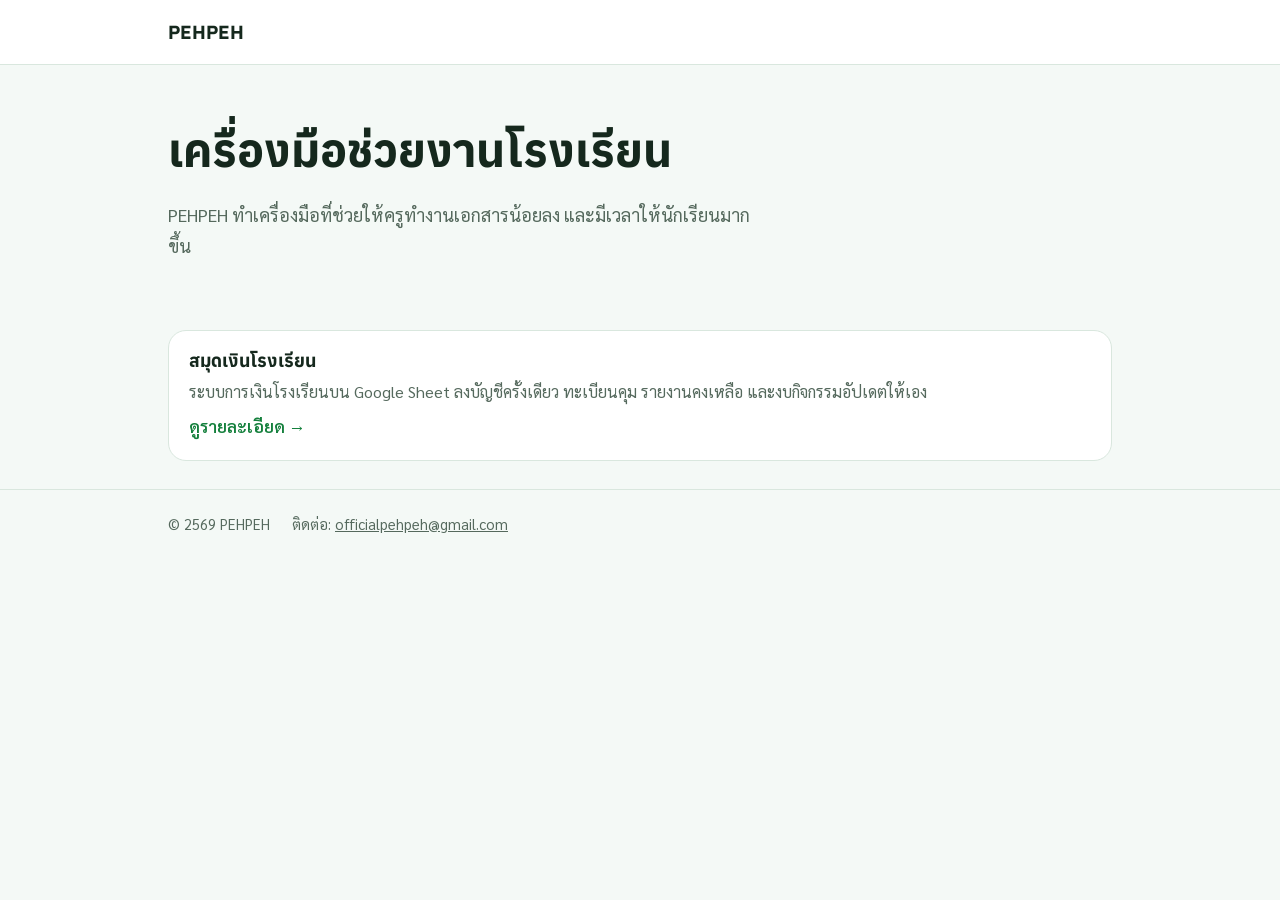
==== index.html @ 13cc191e "Add the PEHPEH site: product page, privacy policy and terms for the installer's consent screen Co-Au" ====
<!doctype html>
<html lang="th">
<head>
<meta charset="utf-8">
<meta name="viewport" content="width=device-width, initial-scale=1, viewport-fit=cover">
<title>PEHPEH</title>
<meta name="description" content="PEHPEH · เครื่องมือช่วยงานโรงเรียน">
<link rel="icon" href="smudngoen/icon.png">
<link rel="preconnect" href="https://fonts.googleapis.com">
<link rel="preconnect" href="https://fonts.gstatic.com" crossorigin>
<link rel="stylesheet" href="https://fonts.googleapis.com/css2?family=Anuphan:wght@600;700&family=Sarabun:wght@400;600&display=swap">
<link rel="stylesheet" href="style.css">
</head>
<body>
<header class="top"><div class="wrap"><a class="brand" href="./">PEHPEH</a></div></header>
<main class="wrap">
  <div class="hero">
    <h1>เครื่องมือช่วยงานโรงเรียน</h1>
    <p>PEHPEH ทำเครื่องมือที่ช่วยให้ครูทำงานเอกสารน้อยลง และมีเวลาให้นักเรียนมากขึ้น</p>
  </div>
  <section>
    <div class="grid">
      <a class="card" href="smudngoen/" style="text-decoration: none; color: inherit">
        <h3>สมุดเงินโรงเรียน</h3>
        <p>ระบบการเงินโรงเรียนบน Google Sheet ลงบัญชีครั้งเดียว ทะเบียนคุม รายงานคงเหลือ และงบกิจกรรมอัปเดตให้เอง</p>
        <span style="color: var(--green); font-weight: 600">ดูรายละเอียด →</span>
      </a>
    </div>
  </section>
</main>
<footer><div class="wrap"><span>© 2569 PEHPEH</span><span>ติดต่อ: <a href="mailto:officialpehpeh@gmail.com">officialpehpeh@gmail.com</a></span></div></footer>
</body>
</html>
---- style.css ----
/* เว็บไซต์ของผลิตภัณฑ์: หน้าแรก + นโยบายความเป็นส่วนตัว + ข้อตกลงการใช้งาน (สีเขียว-ขาวเดียวกับเว็บสมุดเงิน) */
:root {
  --bg: #F4F9F6; --paper: #FFFFFF; --ink: #15281D; --muted: #55695D; --line: #D9E7DE;
  --green: #15803D; --green-deep: #0F5F2D; --soft: #E4F3E9; --on-green: #FFFFFF;
  --head: 'Anuphan', 'Sarabun', 'Leelawadee UI', sans-serif; --body: 'Sarabun', 'Leelawadee UI', 'Noto Sans Thai', sans-serif;
}
@media (prefers-color-scheme: dark) { :root {
  --bg: #0F1813; --paper: #16221B; --ink: #E3F0E7; --muted: #A1B7A9; --line: #2A3B31; --green: #22A355; --green-deep: #1B8746; --soft: #193123; --on-green: #06140B; } }
* { box-sizing: border-box; }
body { margin: 0; background: var(--bg); color: var(--ink); font: 17px/1.75 var(--body); }
a { color: var(--green); }
a:focus-visible, .btn:focus-visible { outline: 3px solid var(--green); outline-offset: 2px; border-radius: 8px; }
.wrap { max-width: 980px; margin: 0 auto; padding-left: max(18px, env(safe-area-inset-left)); padding-right: max(18px, env(safe-area-inset-right)); }
h1, h2, h3 { font-family: var(--head); line-height: 1.3; text-wrap: balance; margin: 0; }

.top { border-bottom: 1px solid var(--line); background: var(--paper); }
.top .wrap { display: flex; align-items: center; gap: 12px; min-height: 64px; flex-wrap: wrap; }
.brand { display: flex; align-items: center; gap: 10px; font: 700 19px var(--head); color: var(--ink); text-decoration: none; margin-right: auto; }
.brand img { width: 36px; height: 36px; border-radius: 10px; }
.top nav { display: flex; gap: 18px; font-size: 15px; }
.top nav a { color: var(--muted); text-decoration: none; }
.top nav a[aria-current] { color: var(--ink); font-weight: 600; }

.hero { padding-block: 56px 40px; display: grid; gap: 18px; }
.hero h1 { font-size: clamp(30px, 5.4vw, 46px); max-width: 18ch; }
.hero p { margin: 0; color: var(--muted); max-width: 60ch; font-size: 18px; }
.cta { display: flex; gap: 12px; flex-wrap: wrap; margin-top: 6px; }
.btn { display: inline-flex; align-items: center; min-height: 50px; padding: 0 24px; border-radius: 14px; background: var(--green); color: var(--on-green); font: 600 17px var(--head); text-decoration: none; }
.btn.ghost { background: var(--soft); color: var(--green); }

section { padding-block: 28px; }
section > h2 { font-size: 26px; margin-bottom: 16px; }
.grid { display: grid; grid-template-columns: repeat(auto-fit, minmax(260px, 1fr)); gap: 14px; }
.card { background: var(--paper); border: 1px solid var(--line); border-radius: 18px; padding: 18px 20px; display: grid; gap: 6px; align-content: start; }
.card h3 { font-size: 18px; }
.card p { margin: 0; color: var(--muted); font-size: 16px; }
.price .amt { font: 700 30px var(--head); font-variant-numeric: tabular-nums; }
.price s { color: var(--muted); font-size: 17px; font-weight: 500; }
.price .best { border: 2px solid var(--green); }

.doc { padding-block: 40px 56px; max-width: 760px; }
.doc h1 { font-size: 32px; margin-bottom: 6px; }
.doc .meta { color: var(--muted); margin: 0 0 24px; font-size: 15px; }
.doc h2 { font-size: 21px; margin: 30px 0 8px; }
.doc p, .doc li { margin: 0 0 10px; }
.doc ul, .doc ol { padding-left: 1.3em; margin: 0 0 10px; }

footer { border-top: 1px solid var(--line); color: var(--muted); font-size: 14.5px; }
footer .wrap { padding-block: 22px 32px; display: flex; gap: 8px 22px; flex-wrap: wrap; }
footer a { color: var(--muted); }
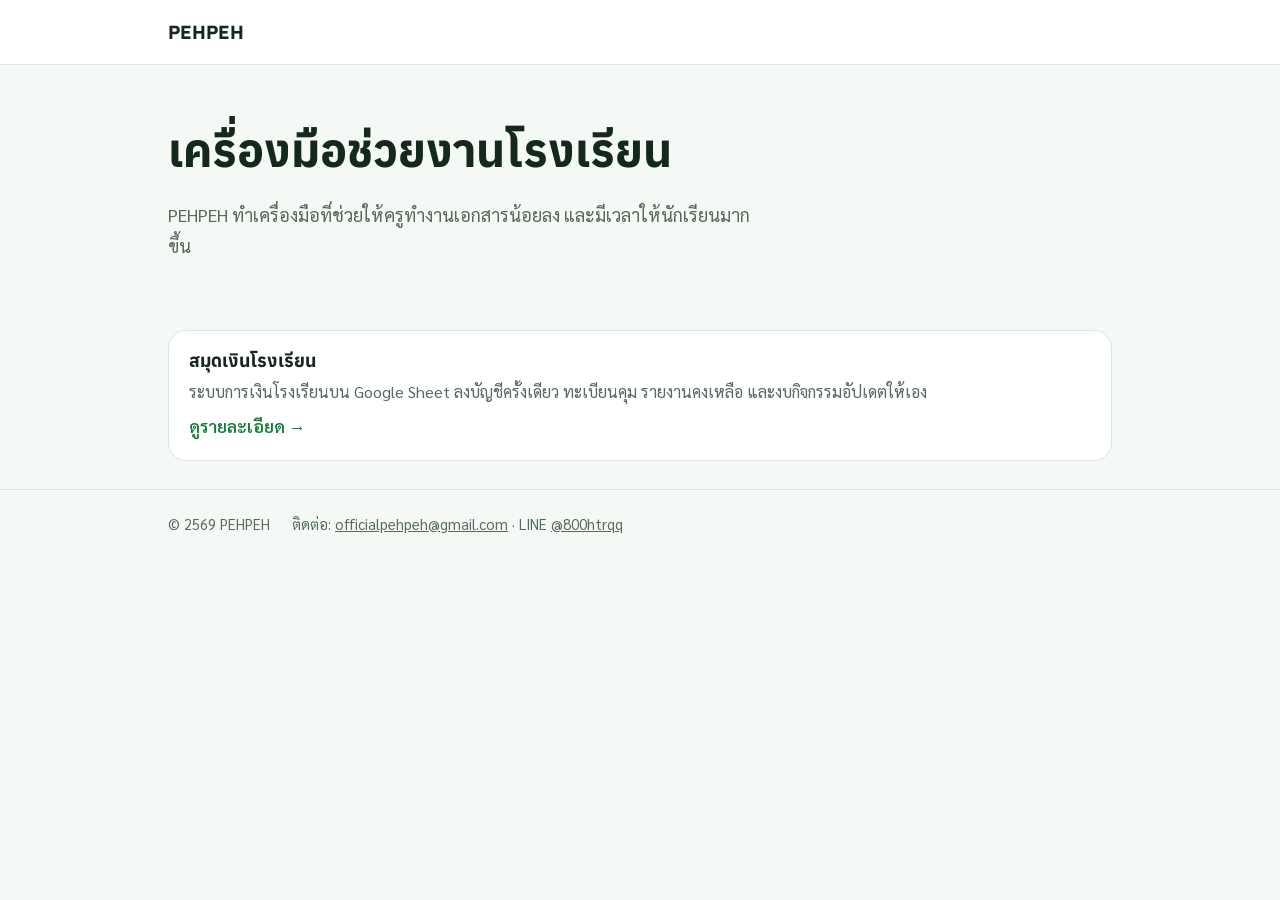
==== commit 8ba74c5f: "Add the PEHPEH LINE contact to the site" ====
--- a/index.html
+++ b/index.html
@@ -28,6 +28,6 @@
     </div>
   </section>
 </main>
-<footer><div class="wrap"><span>© 2569 PEHPEH</span><span>ติดต่อ: <a href="mailto:officialpehpeh@gmail.com">officialpehpeh@gmail.com</a></span></div></footer>
+<footer><div class="wrap"><span>© 2569 PEHPEH</span><span>ติดต่อ: <a href="mailto:officialpehpeh@gmail.com">officialpehpeh@gmail.com</a> · LINE <a href="https://line.me/R/ti/p/@800htrqq" target="_blank" rel="noopener">@800htrqq</a></span></div></footer>
 </body>
 </html>
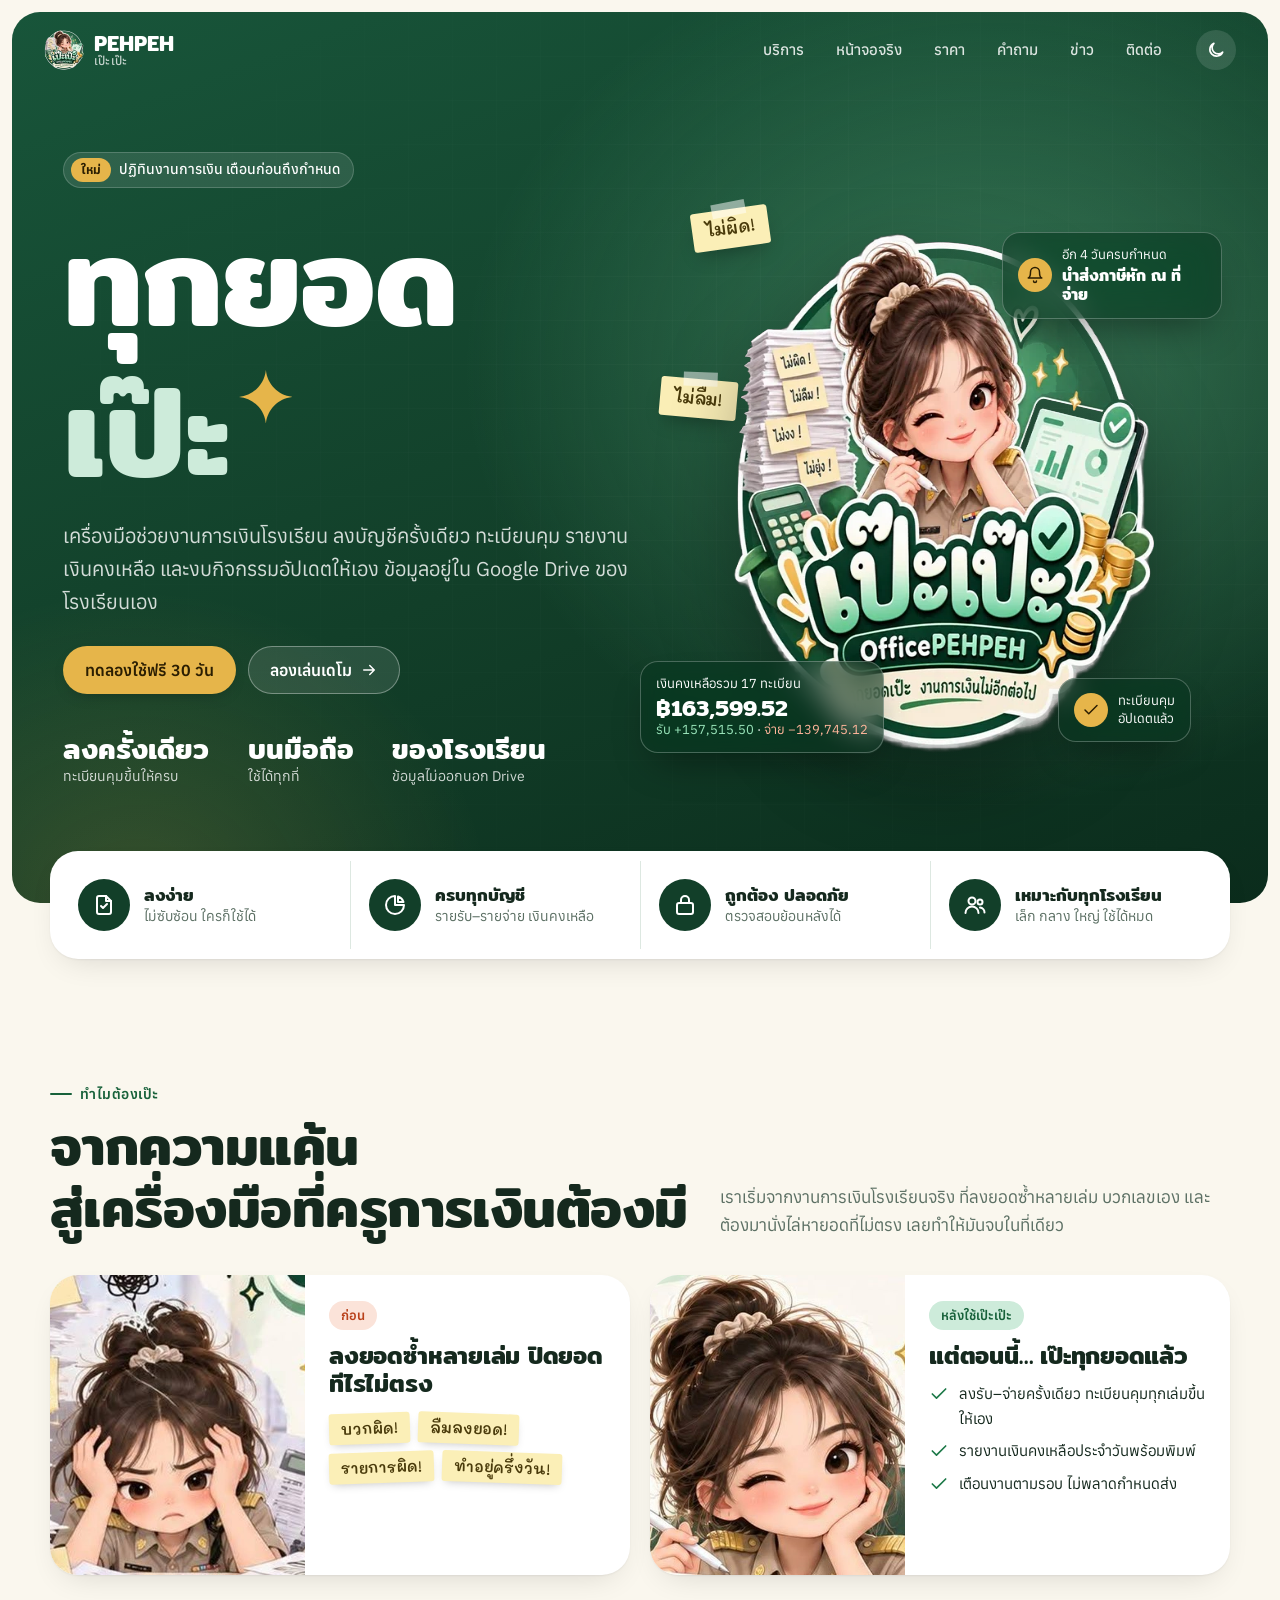
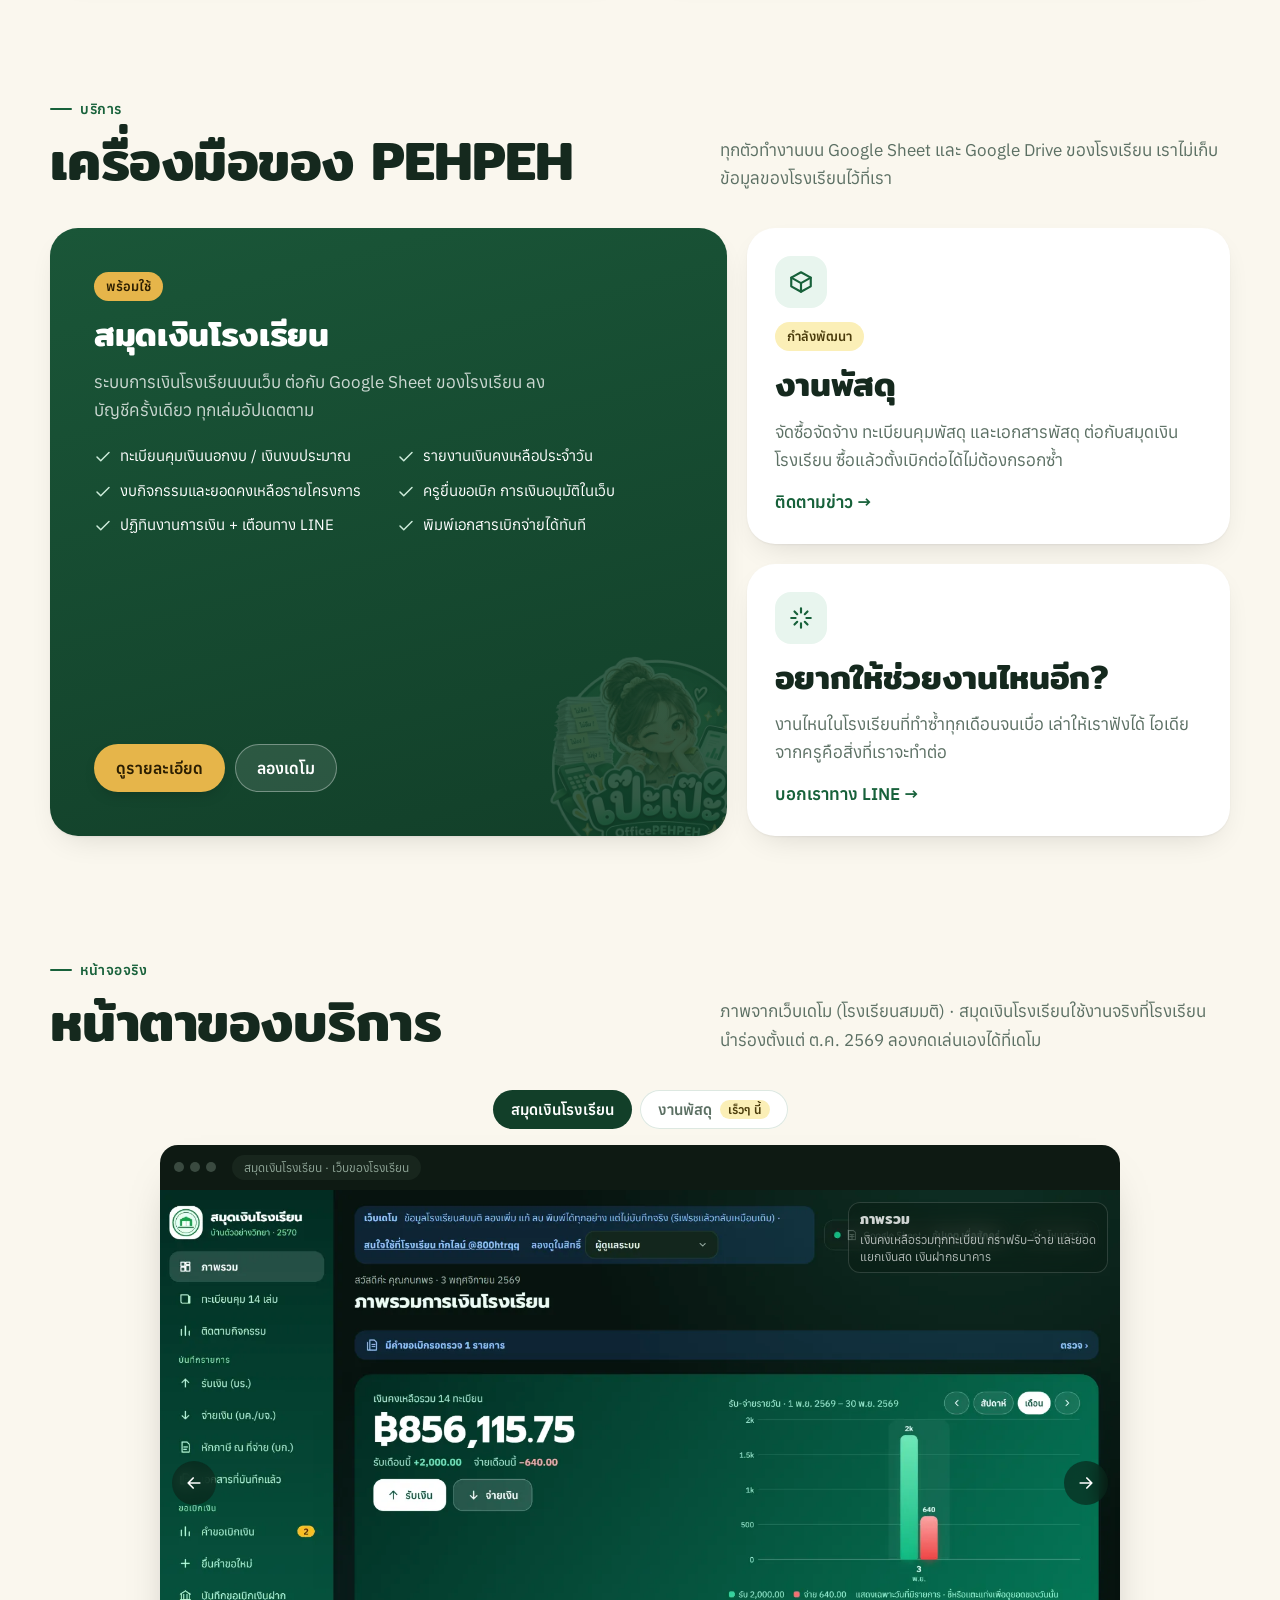
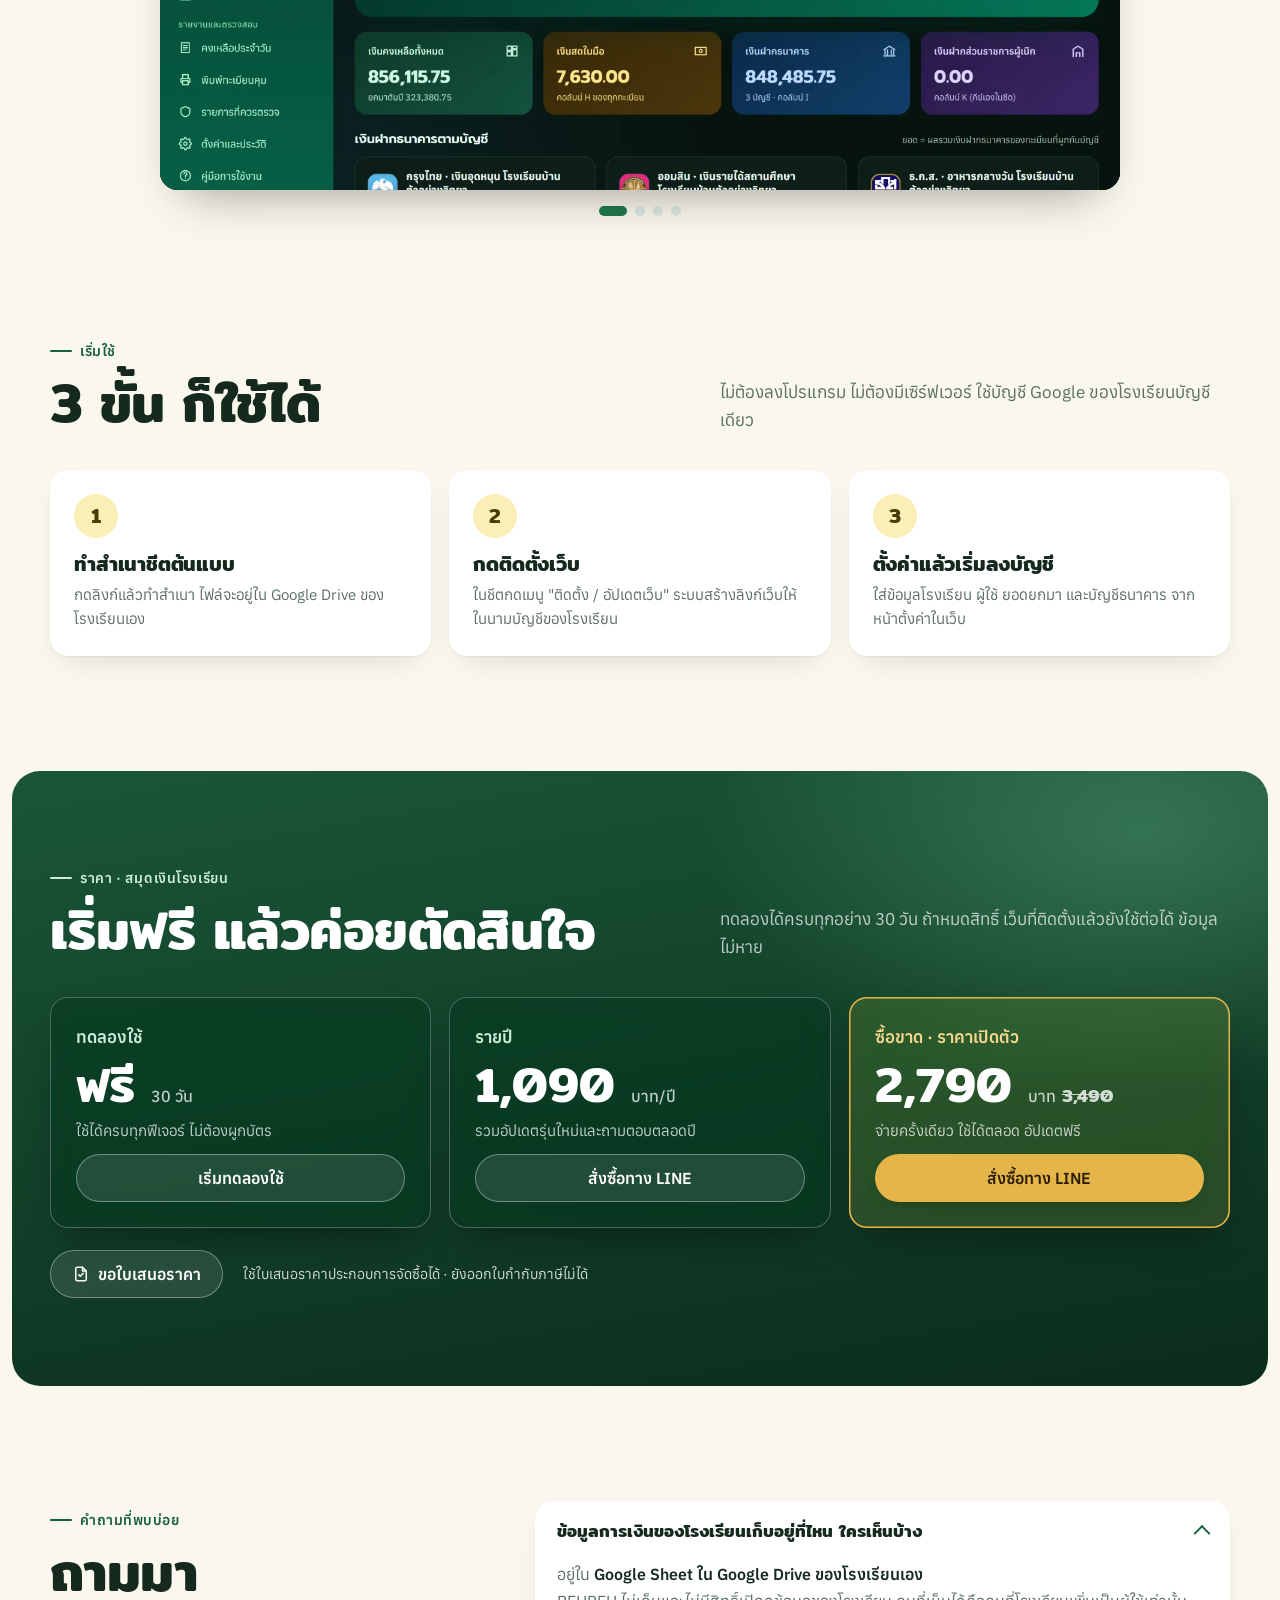
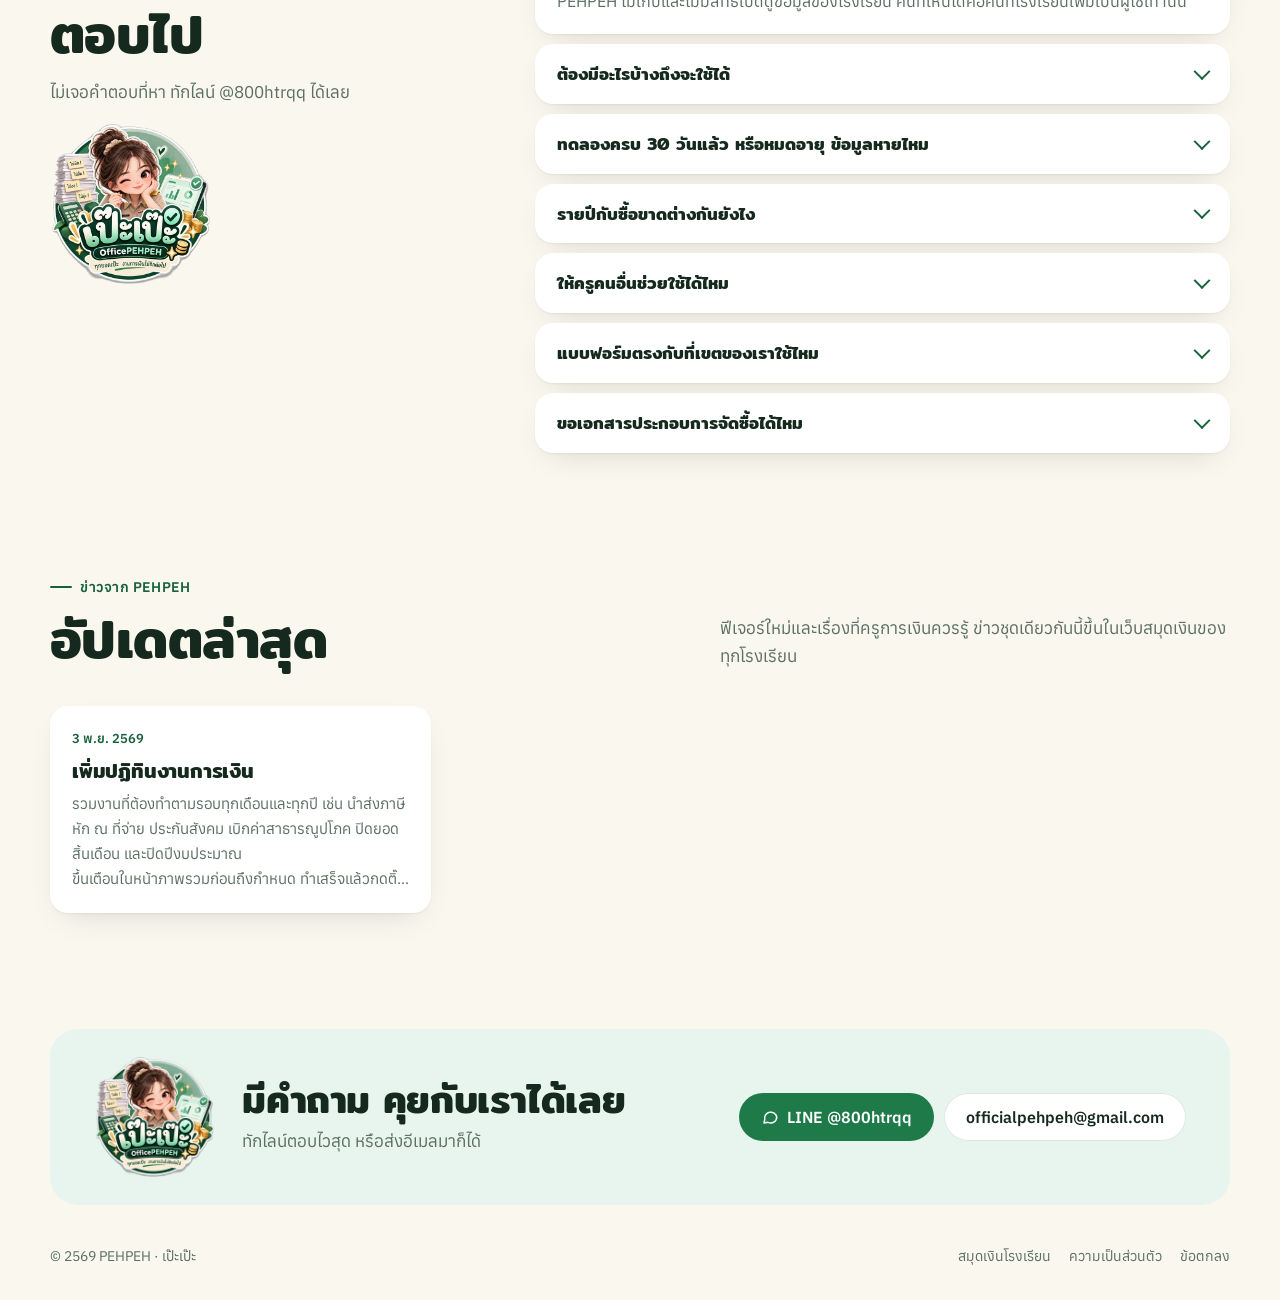
==== commit 745f12c1: "Update site" ====
--- a/index.html
+++ b/index.html
@@ -3,31 +3,359 @@
 <head>
 <meta charset="utf-8">
 <meta name="viewport" content="width=device-width, initial-scale=1, viewport-fit=cover">
-<title>PEHPEH</title>
-<meta name="description" content="PEHPEH · เครื่องมือช่วยงานโรงเรียน">
-<link rel="icon" href="smudngoen/icon.png">
+<title>PEHPEH · เป๊ะเป๊ะ เครื่องมือช่วยงานโรงเรียน</title>
+<meta name="description" content="PEHPEH (เป๊ะเป๊ะ) ทำเครื่องมือช่วยงานการเงินและงานเอกสารของโรงเรียน ลงครั้งเดียว ทะเบียนคุมและรายงานอัปเดตให้เอง ข้อมูลอยู่ใน Google Drive ของโรงเรียน">
+<meta name="theme-color" content="#123F29">
+<meta property="og:title" content="PEHPEH · ทุกยอดเป๊ะ">
+<meta property="og:description" content="เครื่องมือช่วยงานการเงินโรงเรียน ลงครั้งเดียว ทะเบียนคุมและรายงานอัปเดตให้เอง">
+<meta property="og:image" content="https://officialpehpeh.com/assets/img/og.jpg">
+<meta property="og:image:width" content="1200">
+<meta property="og:image:height" content="630">
+<meta property="og:url" content="https://officialpehpeh.com/">
+<meta property="og:type" content="website">
+<meta property="og:locale" content="th_TH">
+<meta name="twitter:card" content="summary_large_image">
+<link rel="canonical" href="https://officialpehpeh.com/">
+<link rel="icon" href="assets/img/icon-64.png" type="image/png">
+<link rel="apple-touch-icon" href="assets/img/icon-180.png">
 <link rel="preconnect" href="https://fonts.googleapis.com">
 <link rel="preconnect" href="https://fonts.gstatic.com" crossorigin>
-<link rel="stylesheet" href="https://fonts.googleapis.com/css2?family=Anuphan:wght@600;700&family=Sarabun:wght@400;600&display=swap">
-<link rel="stylesheet" href="style.css">
+<link rel="stylesheet" href="https://fonts.googleapis.com/css2?family=Anuphan:wght@400;500;600&family=Mitr:wght@500;600&family=Mali:wght@600&display=swap">
+<script>try { var t = localStorage.getItem("peh-theme"); if (t) document.documentElement.dataset.theme = t; } catch (e) {}</script>
+<link rel="stylesheet" href="assets/pehpeh.css">
+<script src="assets/pehpeh.js" defer></script>
+<script src="assets/content.js" defer></script>
 </head>
 <body>
-<header class="top"><div class="wrap"><a class="brand" href="./">PEHPEH</a></div></header>
+
+<nav class="nav fixed" aria-label="เมนูหลัก">
+  <a class="logo" href="./"><img src="assets/img/mascot-sm.webp" alt="" width="40" height="40">
+    <span>PEHPEH<small>เป๊ะเป๊ะ</small></span></a>
+  <button class="theme-btn" data-theme-btn></button>
+  <button class="menu-btn" type="button" aria-label="เปิดเมนู" aria-expanded="false"><i data-ic="menu"></i></button>
+  <div class="nav-links">
+    <a href="#services">บริการ</a>
+    <a href="#screens">หน้าจอจริง</a>
+    <a href="#pricing">ราคา</a>
+    <a href="#faq">คำถาม</a>
+    <a href="#news">ข่าว</a>
+    <a href="#contact">ติดต่อ</a>
+  </div>
+</nav>
+
+<header class="hero has-fixed-nav" id="top">
+
+  <div class="hero-body">
+    <div data-sec="hero">
+      <span class="eyebrow"><b>ใหม่</b> ปฏิทินงานการเงิน เตือนก่อนถึงกำหนด</span>
+      <h1>ทุกยอด<br><span class="pop">เป๊ะ<svg viewBox="0 0 24 24" fill="currentColor" aria-hidden="true"><path d="M12 0c.6 6.4 5.6 11.4 12 12-6.4.6-11.4 5.6-12 12-.6-6.4-5.6-11.4-12-12C6.4 11.4 11.4 6.4 12 0z"/></svg></span></h1>
+      <p class="lead">เครื่องมือช่วยงานการเงินโรงเรียน ลงบัญชีครั้งเดียว ทะเบียนคุม รายงานเงินคงเหลือ และงบกิจกรรมอัปเดตให้เอง ข้อมูลอยู่ใน Google Drive ของโรงเรียนเอง</p>
+      <div class="cta">
+        <a class="btn btn-gold" href="#pricing">ทดลองใช้ฟรี 30 วัน</a>
+        <a class="btn btn-ghost" href="s/demo">ลองเล่นเดโม <i data-ic="arrow"></i></a>
+      </div>
+      <div class="facts">
+        <div><strong>ลงครั้งเดียว</strong>ทะเบียนคุมขึ้นให้ครบ</div>
+        <div><strong>บนมือถือ</strong>ใช้ได้ทุกที่</div>
+        <div><strong>ของโรงเรียน</strong>ข้อมูลไม่ออกนอก Drive</div>
+      </div>
+    </div>
+
+    <div class="stage" aria-hidden="true">
+      <span class="sticky s1">ไม่ผิด!</span>
+      <span class="sticky s2">ไม่ลืม!</span>
+      <img class="mascot" src="assets/img/mascot.webp" alt="" width="520" height="520">
+      <div class="float glass f-task"><div class="row"><span class="dot"><i data-ic="bell"></i></span>
+        <div>อีก 4 วันครบกำหนด<strong style="font-size:16px">นำส่งภาษีหัก ณ ที่จ่าย</strong></div></div></div>
+      <div class="float glass f-balance">เงินคงเหลือรวม 17 ทะเบียน<strong>฿163,599.52</strong>
+        <span class="up">รับ +157,515.50</span> · <span class="down">จ่าย −139,745.12</span></div>
+      <div class="float glass f-sync"><div class="row"><span class="dot"><i data-ic="check"></i></span><div>ทะเบียนคุม<br>อัปเดตแล้ว</div></div></div>
+    </div>
+  </div>
+</header>
+
 <main class="wrap">
-  <div class="hero">
-    <h1>เครื่องมือช่วยงานโรงเรียน</h1>
-    <p>PEHPEH ทำเครื่องมือที่ช่วยให้ครูทำงานเอกสารน้อยลง และมีเวลาให้นักเรียนมากขึ้น</p>
+  <section class="perks rise" aria-label="จุดเด่น" data-sec="perks">
+    <div class="perk"><span class="ic"><i data-ic="doc"></i></span><div><b>ลงง่าย</b><span>ไม่ซับซ้อน ใครก็ใช้ได้</span></div></div>
+    <div class="perk"><span class="ic"><i data-ic="chart"></i></span><div><b>ครบทุกบัญชี</b><span>รายรับ–รายจ่าย เงินคงเหลือ</span></div></div>
+    <div class="perk"><span class="ic"><i data-ic="lock"></i></span><div><b>ถูกต้อง ปลอดภัย</b><span>ตรวจสอบย้อนหลังได้</span></div></div>
+    <div class="perk"><span class="ic"><i data-ic="users"></i></span><div><b>เหมาะกับทุกโรงเรียน</b><span>เล็ก กลาง ใหญ่ ใช้ได้หมด</span></div></div>
+  </section>
+
+  <section class="sec" id="why">
+    <div class="sec-head rise" data-head="story">
+      <div><span class="kicker">ทำไมต้องเป๊ะ</span><h2>จากความแค้น<br>สู่เครื่องมือที่ครูการเงินต้องมี</h2></div>
+      <p>เราเริ่มจากงานการเงินโรงเรียนจริง ที่ลงยอดซ้ำหลายเล่ม บวกเลขเอง และต้องมานั่งไล่หายอดที่ไม่ตรง เลยทำให้มันจบในที่เดียว</p>
+    </div>
+    <div class="story" data-sec="story">
+      <article class="tale before rise">
+        <div class="pic"><img src="assets/img/stressed.jpg" alt="ครูการเงินกุมหัว เครียดกับกองเอกสาร" loading="lazy" width="400" height="400"></div>
+        <div class="txt">
+          <span class="tag">ก่อน</span>
+          <h3>ลงยอดซ้ำหลายเล่ม ปิดยอดทีไรไม่ตรง</h3>
+          <div class="notes"><span class="sticky">บวกผิด!</span><span class="sticky">ลืมลงยอด!</span><span class="sticky">รายการผิด!</span><span class="sticky">ทำอยู่ครึ่งวัน!</span></div>
+        </div>
+      </article>
+      <article class="tale after rise">
+        <div class="pic"><img src="assets/img/happy.jpg" alt="ครูการเงินยิ้ม ขยิบตา งานเสร็จ" loading="lazy" width="480" height="480"></div>
+        <div class="txt">
+          <span class="tag">หลังใช้เป๊ะเป๊ะ</span>
+          <h3>แต่ตอนนี้… เป๊ะทุกยอดแล้ว</h3>
+          <ul class="checks">
+            <li><i data-ic="check"></i>ลงรับ–จ่ายครั้งเดียว ทะเบียนคุมทุกเล่มขึ้นให้เอง</li>
+            <li><i data-ic="check"></i>รายงานเงินคงเหลือประจำวันพร้อมพิมพ์</li>
+            <li><i data-ic="check"></i>เตือนงานตามรอบ ไม่พลาดกำหนดส่ง</li>
+          </ul>
+        </div>
+      </article>
+    </div>
+  </section>
+
+  <section class="sec" id="services">
+    <div class="sec-head rise" data-head="services">
+      <div><span class="kicker">บริการ</span><h2>เครื่องมือของ PEHPEH</h2></div>
+      <p>ทุกตัวทำงานบน Google Sheet และ Google Drive ของโรงเรียน เราไม่เก็บข้อมูลของโรงเรียนไว้ที่เรา</p>
+    </div>
+    <div class="services" data-sec="services" data-key="services.items">
+      <article class="svc main rise">
+        <img class="peek" src="assets/img/mascot.webp" alt="">
+        <span class="badge">พร้อมใช้</span>
+        <h3>สมุดเงินโรงเรียน</h3>
+        <p>ระบบการเงินโรงเรียนบนเว็บ ต่อกับ Google Sheet ของโรงเรียน ลงบัญชีครั้งเดียว ทุกเล่มอัปเดตตาม</p>
+        <ul class="feat">
+          <li><i data-ic="check"></i>ทะเบียนคุมเงินนอกงบ / เงินงบประมาณ</li>
+          <li><i data-ic="check"></i>รายงานเงินคงเหลือประจำวัน</li>
+          <li><i data-ic="check"></i>งบกิจกรรมและยอดคงเหลือรายโครงการ</li>
+          <li><i data-ic="check"></i>ครูยื่นขอเบิก การเงินอนุมัติในเว็บ</li>
+          <li><i data-ic="check"></i>ปฏิทินงานการเงิน + เตือนทาง LINE</li>
+          <li><i data-ic="check"></i>พิมพ์เอกสารเบิกจ่ายได้ทันที</li>
+        </ul>
+        <div class="acts">
+          <a class="btn btn-gold" href="smudngoen/">ดูรายละเอียด</a>
+          <a class="btn btn-ghost" href="s/demo">ลองเดโม</a>
+        </div>
+      </article>
+      <article class="svc soon rise">
+        <span class="ic"><i data-ic="box"></i></span>
+        <span class="badge">กำลังพัฒนา</span>
+        <h3>งานพัสดุ</h3>
+        <p>จัดซื้อจัดจ้าง ทะเบียนคุมพัสดุ และเอกสารพัสดุ ต่อกับสมุดเงินโรงเรียน ซื้อแล้วตั้งเบิกต่อได้ไม่ต้องกรอกซ้ำ</p>
+        <a class="more" href="#news">ติดตามข่าว →</a>
+      </article>
+      <article class="svc rise">
+        <span class="ic"><i data-ic="spark"></i></span>
+        <h3>อยากให้ช่วยงานไหนอีก?</h3>
+        <p>งานไหนในโรงเรียนที่ทำซ้ำทุกเดือนจนเบื่อ เล่าให้เราฟังได้ ไอเดียจากครูคือสิ่งที่เราจะทำต่อ</p>
+        <a class="more" href="https://line.me/R/ti/p/@800htrqq" target="_blank" rel="noopener">บอกเราทาง LINE →</a>
+      </article>
+    </div>
+  </section>
+
+  <section class="sec" id="screens">
+    <div class="sec-head rise" data-head="screens" data-hid="show-h">
+      <div><span class="kicker">หน้าจอจริง</span><h2 id="show-h">หน้าตาของบริการ</h2></div>
+      <p>ภาพจากเว็บเดโม (โรงเรียนสมมติ) · สมุดเงินโรงเรียนใช้งานจริงที่โรงเรียนนำร่องตั้งแต่ ต.ค. 2569 ลองกดเล่นเองได้ที่เดโม</p>
+    </div>
+    <div class="shots rise" aria-roledescription="carousel" aria-labelledby="show-h">
+      <div class="show-pick" id="show-pick" aria-label="เลือกบริการ"></div>
+      <div class="frame">
+        <div class="bar"><i></i><i></i><i></i><span id="show-bar">เว็บของโรงเรียน</span></div>
+        <div class="track" id="track" tabindex="0" aria-live="polite"></div>
+        <button class="nav-arrow prev" type="button" id="prev" aria-label="ภาพก่อนหน้า"><i data-ic="arrow"></i></button>
+        <button class="nav-arrow next" type="button" id="next" aria-label="ภาพถัดไป"><i data-ic="arrow"></i></button>
+      </div>
+      <div class="dots" id="dots"></div>
+    </div>
+  </section>
+
+  <section class="sec" id="start">
+    <div class="sec-head rise" data-head="steps">
+      <div><span class="kicker">เริ่มใช้</span><h2>3 ขั้น ก็ใช้ได้</h2></div>
+      <p>ไม่ต้องลงโปรแกรม ไม่ต้องมีเซิร์ฟเวอร์ ใช้บัญชี Google ของโรงเรียนบัญชีเดียว</p>
+    </div>
+    <div class="steps" data-sec="steps" data-key="steps.items">
+      <div class="step rise"><h3>ทำสำเนาชีตต้นแบบ</h3><p>กดลิงก์แล้วทำสำเนา ไฟล์จะอยู่ใน Google Drive ของโรงเรียนเอง</p></div>
+      <div class="step rise"><h3>กดติดตั้งเว็บ</h3><p>ในชีตกดเมนู "ติดตั้ง / อัปเดตเว็บ" ระบบสร้างลิงก์เว็บให้ในนามบัญชีของโรงเรียน</p></div>
+      <div class="step rise"><h3>ตั้งค่าแล้วเริ่มลงบัญชี</h3><p>ใส่ข้อมูลโรงเรียน ผู้ใช้ ยอดยกมา และบัญชีธนาคาร จากหน้าตั้งค่าในเว็บ</p></div>
+    </div>
+  </section>
+</main>
+
+<section class="sec" id="pricing" aria-labelledby="pricing-h">
+  <div class="pricing">
+    <div class="wrap">
+      <div class="sec-head rise" data-head="pricing" data-hid="pricing-h">
+        <div><span class="kicker">ราคา · สมุดเงินโรงเรียน</span><h2 id="pricing-h">เริ่มฟรี แล้วค่อยตัดสินใจ</h2></div>
+        <p>ทดลองได้ครบทุกอย่าง 30 วัน ถ้าหมดสิทธิ์ เว็บที่ติดตั้งแล้วยังใช้ต่อได้ ข้อมูลไม่หาย</p>
+      </div>
+      <div class="plans" data-sec="plans" data-key="pricing.plans">
+        <div class="plan glass rise"><span class="nm">ทดลองใช้</span><span class="amt">ฟรี <small>30 วัน</small></span><p>ใช้ได้ครบทุกฟีเจอร์ ไม่ต้องผูกบัตร</p>
+          <a class="btn btn-ghost" href="s/copy">เริ่มทดลองใช้</a></div>
+        <div class="plan glass rise"><span class="nm">รายปี</span><span class="amt">1,090 <small>บาท/ปี</small></span><p>รวมอัปเดตรุ่นใหม่และถามตอบตลอดปี</p>
+          <a class="btn btn-ghost" href="https://line.me/R/ti/p/@800htrqq" target="_blank" rel="noopener">สั่งซื้อทาง LINE</a></div>
+        <div class="plan glass best rise"><span class="nm">ซื้อขาด · ราคาเปิดตัว</span><span class="amt">2,790 <small>บาท</small><s>3,490</s></span><p>จ่ายครั้งเดียว ใช้ได้ตลอด อัปเดตฟรี</p>
+          <a class="btn btn-gold" href="https://line.me/R/ti/p/@800htrqq" target="_blank" rel="noopener">สั่งซื้อทาง LINE</a></div>
+      </div>
+      <div class="quote-row rise">
+        <button class="btn btn-ghost" type="button" id="quote-open"><i data-ic="doc"></i>ขอใบเสนอราคา</button>
+        <p class="fine" data-sec="pnote" data-key="pricing">ใช้ใบเสนอราคาประกอบการจัดซื้อได้ · ยังออกใบกำกับภาษีไม่ได้</p>
+      </div>
+    </div>
   </div>
-  <section>
-    <div class="grid">
-      <a class="card" href="smudngoen/" style="text-decoration: none; color: inherit">
-        <h3>สมุดเงินโรงเรียน</h3>
-        <p>ระบบการเงินโรงเรียนบน Google Sheet ลงบัญชีครั้งเดียว ทะเบียนคุม รายงานคงเหลือ และงบกิจกรรมอัปเดตให้เอง</p>
-        <span style="color: var(--green); font-weight: 600">ดูรายละเอียด →</span>
-      </a>
-    </div>
-  </section>
+</section>
+
+<dialog id="quote">
+  <form method="dialog" id="quote-form">
+    <h2>ขอใบเสนอราคา</h2>
+    <p class="muted" style="font-size:15px">กรอกแล้วกดส่ง ระบบจะเปิด LINE พร้อมข้อความให้ กดส่งในแชตได้เลย เราจะส่งใบเสนอราคากลับทาง LINE</p>
+    <label class="field">ชื่อโรงเรียน<input name="school" required maxlength="120" autocomplete="organization"></label>
+    <div class="two">
+      <label class="field">แพ็กเกจ<select name="plan"><option>ซื้อขาด 2,790 บาท</option><option>รายปี 1,090 บาท</option></select></label>
+      <label class="field">ชื่อผู้ติดต่อ<input name="who" maxlength="80" autocomplete="name"></label>
+    </div>
+    <div class="acts"><button class="btn btn-line btn-sm" value="cancel" formnovalidate>ยกเลิก</button><button class="btn btn-green btn-sm" value="ok">ส่งทาง LINE</button></div>
+  </form>
+</dialog>
+
+<main class="wrap">
+  <section class="sec" id="faq">
+    <div class="faq">
+      <div class="side rise" data-sec="faqside" data-key="faq">
+        <span class="kicker">คำถามที่พบบ่อย</span><h2 style="font-size:clamp(32px,4.6vw,54px)">ถามมา<br>ตอบไป</h2>
+        <p>ไม่เจอคำตอบที่หา ทักไลน์ <a href="https://line.me/R/ti/p/@800htrqq" target="_blank" rel="noopener">@800htrqq</a> ได้เลย</p>
+        <img src="assets/img/mascot.webp" alt="" loading="lazy" width="160" height="160">
+      </div>
+      <div class="qa rise" data-sec="qa" data-key="faq.items">
+        <details open><summary>ข้อมูลการเงินของโรงเรียนเก็บอยู่ที่ไหน ใครเห็นบ้าง</summary>
+          <div class="ans">อยู่ใน <b>Google Sheet ใน Google Drive ของโรงเรียนเอง</b> PEHPEH ไม่เก็บและไม่มีสิทธิ์เปิดดูข้อมูลของโรงเรียน คนที่เห็นได้คือคนที่โรงเรียนเพิ่มเป็นผู้ใช้เท่านั้น</div></details>
+        <details><summary>ต้องมีอะไรบ้างถึงจะใช้ได้</summary>
+          <div class="ans">บัญชี Google (Gmail) ของโรงเรียนหนึ่งบัญชี กับคอมหรือมือถือที่ต่อเน็ตได้ ตอนติดตั้งครั้งแรกต้องเปิดสวิตช์ Apps Script API หนึ่งครั้ง มีคู่มือบอกทีละขั้น</div></details>
+        <details><summary>ทดลองครบ 30 วันแล้ว หรือหมดอายุ ข้อมูลหายไหม</summary>
+          <div class="ans"><b>ไม่หาย</b> เว็บที่ติดตั้งไว้แล้วใช้ต่อได้ตามเดิม เพราะทั้งข้อมูลและตัวระบบอยู่ในบัญชีของโรงเรียน แค่อัปเดตรุ่นใหม่ไม่ได้จนกว่าจะต่ออายุหรือซื้อ</div></details>
+        <details><summary>รายปีกับซื้อขาดต่างกันยังไง</summary>
+          <div class="ans"><b>รายปี 1,090 บาท</b> ได้อัปเดตรุ่นใหม่และถามตอบตลอดปี · <b>ซื้อขาด 2,790 บาท</b> (ราคาเปิดตัว ปกติ 3,490) จ่ายครั้งเดียว ใช้ได้ตลอดและอัปเดตฟรี</div></details>
+        <details><summary>ให้ครูคนอื่นช่วยใช้ได้ไหม</summary>
+          <div class="ans">ได้ เพิ่มผู้ใช้และกำหนดสิทธิ์ได้จากหน้าตั้งค่า เช่น ครูยื่นคำขอเบิก เจ้าหน้าที่การเงินตรวจ และผู้อำนวยการอนุมัติ ทุกคนใช้บัญชี Google ของตัวเอง</div></details>
+        <details><summary>แบบฟอร์มตรงกับที่เขตของเราใช้ไหม</summary>
+          <div class="ans">ทะเบียนคุมและเอกสารเบิกจ่ายทำตามรูปแบบที่โรงเรียนใช้กันทั่วไป ตั้งชื่อทะเบียน กิจกรรม ผู้ลงนาม และบัญชีธนาคารเองได้ ถ้าเขตของคุณใช้แบบที่ต่างออกไป ลองเทียบในเดโมก่อน หรือทักมาคุยได้</div></details>
+        <details><summary>ขอเอกสารประกอบการจัดซื้อได้ไหม</summary>
+          <div class="ans"><b>ใบเสนอราคา</b> ขอได้ กดปุ่ม "ขอใบเสนอราคา" ใต้ตารางราคา แล้วกดส่งข้อความใน LINE เราจะส่งใบเสนอราคากลับให้<br><b>ใบกำกับภาษี</b> ตอนนี้ยังออกให้ไม่ได้<br>ถ้าฝ่ายพัสดุต้องใช้เอกสารอื่น ทักไลน์ถามก่อนสั่งซื้อได้</div></details>
+      </div>
+    </div>
+  </section>
+
+  <section class="sec" id="news">
+    <div class="sec-head rise" data-head="news">
+      <div><span class="kicker">ข่าวจาก PEHPEH</span><h2>อัปเดตล่าสุด</h2></div>
+      <p>ฟีเจอร์ใหม่และเรื่องที่ครูการเงินควรรู้ ข่าวชุดเดียวกันนี้ขึ้นในเว็บสมุดเงินของทุกโรงเรียน</p>
+    </div>
+    <div class="news" id="news-list"><p class="empty">กำลังโหลดข่าว…</p></div>
+  </section>
+
+  <section class="final rise" id="contact" data-sec="contact">
+    <img src="assets/img/mascot.webp" alt="" loading="lazy" width="120" height="120">
+    <div><h2>มีคำถาม คุยกับเราได้เลย</h2><p>ทักไลน์ตอบไวสุด หรือส่งอีเมลมาก็ได้</p></div>
+    <div class="acts">
+      <a class="btn btn-green" href="https://line.me/R/ti/p/@800htrqq" target="_blank" rel="noopener"><i data-ic="chat"></i>LINE @800htrqq</a>
+      <a class="btn btn-line" href="mailto:officialpehpeh@gmail.com">officialpehpeh@gmail.com</a>
+    </div>
+  </section>
+
+  <footer class="foot">
+    <span>© 2569 PEHPEH · เป๊ะเป๊ะ</span>
+    <nav aria-label="ลิงก์ท้ายเว็บ">
+      <a href="smudngoen/">สมุดเงินโรงเรียน</a>
+      <a href="smudngoen/privacy.html">ความเป็นส่วนตัว</a>
+      <a href="smudngoen/terms.html">ข้อตกลง</a>
+    </nav>
+  </footer>
 </main>
-<footer><div class="wrap"><span>© 2569 PEHPEH</span><span>ติดต่อ: <a href="mailto:officialpehpeh@gmail.com">officialpehpeh@gmail.com</a> · LINE <a href="https://line.me/R/ti/p/@800htrqq" target="_blank" rel="noopener">@800htrqq</a></span></div></footer>
+
+<a class="line-fab" href="https://line.me/R/ti/p/@800htrqq" target="_blank" rel="noopener"><i data-ic="chat"></i>ทักไลน์</a>
+
+<script>
+  addEventListener('DOMContentLoaded', async () => {
+    /* หน้าจอจริง: เลือกบริการ (ปุ่ม · ถ้าเกิน 4 บริการเป็น dropdown) + ภาพเลื่อนเองทุก 5 วิ
+     * ปัดหรือกดลูกศรได้ · หยุดเลื่อนเองตอนชี้/แตะ/โฟกัส ตอนอยู่นอกจอ และเมื่อผู้ใช้ตั้งลดการเคลื่อนไหว */
+    (async () => {
+      const { esc } = PEH;
+      const services = await PEH.api.showcase();
+      const pick = document.getElementById('show-pick'), track = document.getElementById('track'), dots = document.getElementById('dots');
+      const prev = document.getElementById('prev'), next = document.getElementById('next'), wrap = track.closest('.shots');
+      if (!services.length) { wrap.hidden = true; return; }
+      let svc = services[0], idx = 0, count = 0;
+
+      if (services.length > 4) {
+        pick.innerHTML = '<select aria-label="เลือกบริการ">' + services.map((s, i) => '<option value="' + i + '">' + esc(s.name) + (s.status === 'soon' ? ' (เร็วๆ นี้)' : '') + '</option>').join('') + '</select>';
+        pick.firstChild.onchange = e => show(services[+e.target.value]);
+      } else {
+        pick.innerHTML = services.map((s, i) => '<button type="button" data-i="' + i + '" aria-pressed="' + (i === 0) + '">' + esc(s.name) + (s.status === 'soon' ? '<span class="soon">เร็วๆ นี้</span>' : '') + '</button>').join('');
+        pick.onclick = e => { const b = e.target.closest('[data-i]'); if (b) show(services[+b.dataset.i]); };
+      }
+
+      function show(s) {
+        svc = s; idx = 0;
+        pick.querySelectorAll('[data-i]').forEach(b => b.setAttribute('aria-pressed', services[+b.dataset.i] === s));
+        document.getElementById('show-bar').textContent = s.name + ' · เว็บของโรงเรียน';
+        const shots = s.shots || [];
+        count = shots.length;
+        track.innerHTML = count
+          ? shots.map((p, i) => '<figure class="slide" role="group" aria-roledescription="slide" aria-label="' + (i + 1) + ' จาก ' + count + '" style="margin:0">' +
+              '<img src="' + esc(p.src) + '" alt="' + esc(p.alt || p.title) + '" width="1600" height="1000"' + (i ? ' loading="lazy"' : '') + '>' +
+              '<figcaption class="tag"><b>' + esc(p.title) + '</b>' + (p.text ? '<span>' + esc(p.text) + '</span>' : '') + '</figcaption></figure>').join('')
+          : '<div class="slide empty"><div><img src="assets/img/mascot.webp" alt=""><b>' + esc(s.name) + '</b>' + (s.status === 'soon' ? 'เร็วๆ นี้ · กำลังพัฒนา' : 'ยังไม่มีภาพหน้าจอ') + '</div></div>';
+        dots.innerHTML = count > 1 ? Array.from({ length: count }, (_, i) => '<button type="button" data-d="' + i + '" aria-label="ภาพที่ ' + (i + 1) + '"' + (i ? '' : ' aria-current="true"') + '></button>').join('') : '';
+        prev.hidden = next.hidden = count < 2;
+        track.scrollLeft = 0;
+      }
+      function go(i, smooth = true) {
+        if (count < 2) return;
+        idx = (i + count) % count;
+        track.scrollTo({ left: idx * track.clientWidth, behavior: smooth && !reduce ? 'smooth' : 'auto' });
+      }
+      track.addEventListener('scroll', () => {
+        const i = Math.round(track.scrollLeft / Math.max(1, track.clientWidth));
+        if (i !== idx) idx = i;
+        dots.querySelectorAll('[data-d]').forEach(b => +b.dataset.d === idx ? b.setAttribute('aria-current', 'true') : b.removeAttribute('aria-current'));
+      }, { passive: true });
+      prev.onclick = () => { hold(); go(idx - 1); };
+      next.onclick = () => { hold(); go(idx + 1); };
+      dots.onclick = e => { const b = e.target.closest('[data-d]'); if (b) { hold(); go(+b.dataset.d); } };
+      track.addEventListener('keydown', e => { if (e.key === 'ArrowRight') { e.preventDefault(); next.click(); } if (e.key === 'ArrowLeft') { e.preventDefault(); prev.click(); } });
+
+      // เลื่อนเอง
+      const reduce = matchMedia('(prefers-reduced-motion: reduce)').matches;
+      let hover = false, seen = false, heldUntil = 0;
+      const hold = () => { heldUntil = Date.now() + 10000; };
+      wrap.addEventListener('pointerenter', e => { if (e.pointerType === 'mouse') hover = true; });
+      wrap.addEventListener('pointerleave', () => { hover = false; });
+      track.addEventListener('pointerdown', hold);
+      track.addEventListener('touchstart', hold, { passive: true });
+      new IntersectionObserver(es => { seen = es[0].isIntersecting; }, { threshold: .4 }).observe(track);
+      setInterval(() => {
+        if (reduce || hover || !seen || document.hidden || Date.now() < heldUntil || wrap.contains(document.activeElement)) return;
+        go(idx + 1);
+      }, 5000);
+
+      show(svc);
+    })();
+
+    /* ขอใบเสนอราคา: เปิดแชต LINE OA พร้อมข้อความ (ไม่เก็บข้อมูลที่เรา) */
+    const dq = document.getElementById('quote'), fq = document.getElementById('quote-form');
+    document.getElementById('quote-open').onclick = () => dq.showModal();
+    // เปิด LINE ตอนกดส่ง (ยังอยู่ในจังหวะที่ผู้ใช้กด) · ถ้ารอ event close เบราว์เซอร์อาจบล็อกเป็นป๊อปอัป
+    fq.onsubmit = e => {
+      if (!e.submitter || e.submitter.value !== 'ok') return;
+      const text = 'ขอใบเสนอราคา สมุดเงินโรงเรียน\nโรงเรียน: ' + fq.school.value.trim() + '\nแพ็กเกจ: ' + fq.plan.value + (fq.who.value.trim() ? '\nผู้ติดต่อ: ' + fq.who.value.trim() : '');
+      window.open('https://line.me/R/oaMessage/@800htrqq/?' + encodeURIComponent(text), '_blank', 'noopener');
+    };
+
+    const box = document.getElementById('news-list');
+    const items = (await PEH.api.news()).slice(0, 3);
+    box.innerHTML = items.length
+      ? items.map(n => '<article><time datetime="' + PEH.esc(n.date) + '">' + PEH.thaiDate(n.date) + '</time><h3>' + PEH.esc(n.title) + '</h3><p>' + PEH.esc(n.body) + '</p></article>').join('')
+      : '<p class="empty">ยังไม่มีข่าว</p>';
+  });
+</script>
 </body>
 </html>
--- a/assets/pehpeh.css
+++ b/assets/pehpeh.css
@@ -0,0 +1,581 @@
+/* PEHPEH · เว็บแบรนด์ (หน้าแรก / เข้าสู่ระบบ / บริการของฉัน / ผู้ดูแล)
+ * หน้าสินค้าเดิม (smudngoen/) กับหน้า 404 ยังใช้ ../style.css ตัวเก่า */
+:root {
+  --forest: #123F29;
+  --forest-2: #1A5638;
+  --green: #1F7A4A;
+  --green-ink: #17613A;
+  --mint: #CDEBDA;
+  --on-green-mint: #CDEBDA; /* ใช้บนพื้นเขียวเข้มเสมอ (ไม่เปลี่ยนตามโหมดมืด) */
+  --mint-soft: #E8F5EE;
+  --cream: #FAF7EE;
+  --paper: #FFFFFF;
+  --ink: #15291E;
+  --muted: #5B6F63;
+  --line: #DDE8E1;
+  --gold: #E6B54A;
+  --gold-ink: #6B4A07;
+  --sticky: #FBEFB7;
+  --sticky-ink: #4A3B0B;
+  --red: #B9411B;
+  --bg: var(--cream);
+  --card-shadow: 0 1px 2px rgba(0, 0, 0, .05), 0 12px 32px -14px rgba(0, 0, 0, .16);
+  --r-lg: 28px;
+  --r-md: 18px;
+  --r-sm: 12px;
+  --display: 'Mitr', 'Anuphan', system-ui, sans-serif;
+  --body: 'Anuphan', system-ui, sans-serif;
+  --hand: 'Mali', 'Anuphan', cursive;
+  color-scheme: light;
+}
+@media (prefers-color-scheme: dark) {
+  :root:not([data-theme="light"]) {
+    --bg: #0D1611; --paper: #15211A; --ink: #E4F0E8; --muted: #9DB3A5; --line: #26372D;
+    --mint-soft: #16271D; --mint: #24402F; --green-ink: #7FD3A4; --cream: #101B14;
+    --card-shadow: 0 1px 2px rgba(0, 0, 0, .3), 0 12px 32px -12px rgba(0, 0, 0, .6);
+    color-scheme: dark;
+  }
+}
+:root[data-theme="dark"] {
+  --bg: #0D1611; --paper: #15211A; --ink: #E4F0E8; --muted: #9DB3A5; --line: #26372D;
+  --mint-soft: #16271D; --mint: #24402F; --green-ink: #7FD3A4; --cream: #101B14;
+  --card-shadow: 0 1px 2px rgba(0, 0, 0, .3), 0 12px 32px -12px rgba(0, 0, 0, .6);
+  color-scheme: dark;
+}
+
+* { box-sizing: border-box; }
+html { scroll-behavior: smooth; -webkit-text-size-adjust: 100%; }
+body { margin: 0; background: var(--bg); color: var(--ink); font: 400 17px/1.65 var(--body); overflow-x: hidden; }
+img { max-width: 100%; display: block; }
+a { color: inherit; }
+h1, h2, h3 { font-family: var(--display); font-weight: 600; line-height: 1.15; margin: 0; letter-spacing: -.01em; }
+p { margin: 0; }
+.wrap { width: min(1180px, 100% - 32px); margin-inline: auto; }
+.sr { position: absolute; width: 1px; height: 1px; overflow: hidden; clip: rect(0 0 0 0); white-space: nowrap; }
+:focus-visible { outline: 3px solid var(--gold); outline-offset: 2px; border-radius: 6px; }
+
+/* ---------- ปุ่ม ---------- */
+.btn { display: inline-flex; align-items: center; justify-content: center; gap: 8px; min-height: 48px; padding: 0 22px; white-space: nowrap;
+  border-radius: 999px; border: 0; font: 600 16px/1 var(--body); text-decoration: none; cursor: pointer;
+  transition: transform .15s ease, background-color .15s ease, box-shadow .15s ease; }
+.btn svg { width: 18px; height: 18px; flex: none; }
+.btn:active { transform: translateY(1px); }
+.btn-gold { background: var(--gold); color: #2B1E02; box-shadow: 0 6px 16px -8px rgba(0, 0, 0, .35); }
+.btn-gold:hover { background: #EEC363; }
+.btn-ghost { background: rgba(255, 255, 255, .1); color: #fff; box-shadow: inset 0 0 0 1px rgba(255, 255, 255, .35); }
+.btn-ghost:hover { background: rgba(255, 255, 255, .18); }
+.btn-green { background: var(--green); color: #fff; }
+.btn-green:hover { background: var(--forest-2); }
+.btn-line { background: var(--paper); color: var(--ink); box-shadow: inset 0 0 0 1px var(--line); }
+.btn-line:hover { box-shadow: inset 0 0 0 1px var(--green); }
+.btn-sm { min-height: 38px; padding: 0 16px; font-size: 15px; }
+
+/* ---------- เมนูบน (อยู่ในกล่อง hero) ---------- */
+.nav { display: flex; align-items: center; gap: 12px; padding: 18px clamp(16px, 3vw, 32px); position: relative; z-index: 5; }
+.logo { display: inline-flex; align-items: center; gap: 10px; text-decoration: none; color: inherit; font: 600 21px/1 var(--display); }
+.logo img { width: 40px; height: 40px; border-radius: 50%; }
+.logo small { display: block; font: 500 12px/1.2 var(--body); opacity: .75; letter-spacing: .02em; }
+.nav-links { display: flex; gap: 4px; margin-left: auto; }
+.nav-links a { padding: 8px 14px; border-radius: 999px; text-decoration: none; font-weight: 500; font-size: 15px; opacity: .85; }
+.nav-links a:hover { opacity: 1; background: rgba(255, 255, 255, .1); }
+.nav .who { margin-left: 8px; }
+.menu-btn { display: none; margin-left: auto; width: 44px; height: 44px; border-radius: 50%; border: 0; background: rgba(255, 255, 255, .12); color: #fff; cursor: pointer; }
+.menu-btn svg { width: 22px; height: 22px; }
+@media (max-width: 860px) {
+  .menu-btn { display: inline-grid; place-items: center; }
+  .nav-links { display: none; position: absolute; top: 72px; left: 12px; right: 12px; flex-direction: column; padding: 10px;
+    background: var(--forest); border-radius: var(--r-md); box-shadow: 0 20px 40px -10px rgba(0, 0, 0, .5); }
+  .nav.open .nav-links { display: flex; }
+  .nav-links a { padding: 12px 14px; font-size: 17px; }
+  .nav .who { margin-left: 0; }
+}
+
+/* ---------- hero ---------- */
+.hero { margin: 12px; border-radius: var(--r-lg); color: #fff; position: relative; overflow: hidden; isolation: isolate;
+  background:
+    radial-gradient(60% 70% at 78% 40%, rgba(124, 214, 163, .35), transparent 70%),
+    radial-gradient(40% 50% at 10% 100%, rgba(230, 181, 74, .18), transparent 70%),
+    linear-gradient(160deg, #18553A 0%, var(--forest) 55%, #0B2C1C 100%); }
+.hero::before { content: ''; position: absolute; inset: 0; z-index: -1; opacity: .5;
+  background-image: linear-gradient(rgba(255, 255, 255, .05) 1px, transparent 1px), linear-gradient(90deg, rgba(255, 255, 255, .05) 1px, transparent 1px);
+  background-size: 44px 44px; mask-image: radial-gradient(80% 80% at 70% 40%, #000, transparent); }
+.hero-body { display: grid; grid-template-columns: 1.05fr 1fr; gap: 24px; align-items: center; padding: clamp(24px, 5vw, 64px) clamp(16px, 4vw, 56px) clamp(80px, 9vw, 120px); }
+.eyebrow { display: inline-flex; align-items: center; gap: 8px; padding: 6px 14px 6px 8px; border-radius: 999px; background: rgba(255, 255, 255, .1);
+  box-shadow: inset 0 0 0 1px rgba(255, 255, 255, .18); font-size: 14px; font-weight: 500; }
+.eyebrow b { background: var(--gold); color: #2B1E02; border-radius: 999px; padding: 2px 10px; font-size: 12px; }
+.hero h1 { font-size: clamp(60px, 10vw, 136px); line-height: 1.16; margin: 18px 0 14px; font-weight: 600; }
+.hero h1 .pop { margin-top: .02em; }
+.hero h1 .pop { color: var(--on-green-mint); position: relative; display: inline-block; }
+.hero h1 .pop svg { position: absolute; right: -.5em; top: .1em; width: .42em; height: .42em; color: var(--gold); }
+.hero .lead { font-size: clamp(17px, 1.6vw, 20px); color: rgba(255, 255, 255, .82); max-width: 30em; }
+.hero .cta { display: flex; flex-wrap: wrap; gap: 12px; margin-top: 28px; }
+.hero .facts { display: flex; gap: clamp(18px, 3vw, 40px); margin-top: 40px; flex-wrap: wrap; }
+.hero .facts div { font-size: 14px; color: rgba(255, 255, 255, .8); }
+.hero .facts strong { display: block; font: 600 28px/1.1 var(--display); color: #fff; }
+
+.stage { position: relative; aspect-ratio: 1; max-width: 520px; width: 100%; justify-self: center; }
+.stage .mascot { width: 82%; margin: 9% auto 0; filter: drop-shadow(0 30px 40px rgba(0, 0, 0, .35)); }
+.glass { background: rgba(14, 52, 33, .55); backdrop-filter: blur(14px) saturate(140%); -webkit-backdrop-filter: blur(14px) saturate(140%);
+  box-shadow: inset 0 0 0 1px rgba(255, 255, 255, .25), 0 20px 40px -16px rgba(0, 0, 0, .45); border-radius: var(--r-md); }
+.float { position: absolute; padding: 14px 16px; color: #fff; font-size: 13px; line-height: 1.4; animation: bob 6s ease-in-out infinite; }
+.float strong { display: block; font: 600 22px/1.2 var(--display); margin-top: 2px; }
+.float .row { display: flex; align-items: center; gap: 10px; }
+.float .dot { width: 34px; height: 34px; border-radius: 50%; display: grid; place-items: center; background: var(--gold); color: #2B1E02; flex: none; }
+.float .dot svg { width: 18px; height: 18px; }
+.float .up { color: #9BE7BC; } .float .down { color: #FFB59A; }
+.f-balance { left: -8%; bottom: 0; min-width: 210px; }
+.f-task { right: -4%; top: 8%; animation-delay: -2s; max-width: 220px; }
+.f-sync { right: 2%; bottom: 2%; animation-delay: -4s; }
+.sticky { position: absolute; background: var(--sticky); color: var(--sticky-ink); font: 600 17px/1 var(--hand); padding: 10px 14px 12px;
+  box-shadow: 0 10px 20px -8px rgba(0, 0, 0, .35); border-radius: 3px; }
+.sticky::before { content: ''; position: absolute; top: -7px; left: 50%; width: 34px; height: 14px; transform: translateX(-50%) rotate(-3deg); background: rgba(255, 255, 255, .5); }
+.stage .s1 { left: 2%; top: 4%; transform: rotate(-8deg); }
+.stage .s2 { left: -4%; top: 34%; transform: rotate(5deg); }
+@keyframes bob { 50% { translate: 0 -10px; } }
+
+@media (max-width: 960px) {
+  .hero-body { grid-template-columns: 1fr; text-align: left; }
+  .stage { max-width: 400px; }
+  .hero h1 { margin-top: 14px; }
+}
+@media (max-width: 520px) {
+  .hero { margin: 8px; border-radius: 22px; }
+  .stage { max-width: 300px; }
+  .float { font-size: 12px; padding: 10px 12px; }
+  .float .dot { width: 28px; height: 28px; }
+  .f-balance { left: -2%; bottom: 6%; min-width: 0; }
+  .f-task { right: -2%; top: 2%; max-width: 170px; }
+  .f-sync { display: none; }
+  .float strong { font-size: 18px; }
+  .stage .s2 { display: none; }
+  .hero .cta .btn { flex: 1 1 100%; }
+}
+
+/* ---------- แถบจุดเด่น (ทับขอบล่าง hero) ---------- */
+.perks { position: relative; z-index: 2; margin-top: -64px; background: var(--paper); border-radius: var(--r-lg); box-shadow: var(--card-shadow);
+  display: grid; grid-template-columns: repeat(4, 1fr); padding: 10px; }
+.perk { display: flex; gap: 14px; align-items: center; padding: 18px; }
+.perk + .perk { border-left: 1px solid var(--line); }
+.perk .ic { width: 52px; height: 52px; border-radius: 50%; background: var(--forest); color: #fff; display: grid; place-items: center; flex: none; }
+.perk .ic svg { width: 24px; height: 24px; }
+.perk b { display: block; font: 600 17px/1.3 var(--display); }
+.perk span { font-size: 14px; color: var(--muted); line-height: 1.45; display: block; }
+@media (max-width: 960px) {
+  .perks { grid-template-columns: 1fr 1fr; }
+  .perk:nth-child(3) { border-left: 0; }
+  .perk:nth-child(n+3) { border-top: 1px solid var(--line); }
+}
+@media (max-width: 520px) {
+  .perks { margin-top: -56px; padding: 6px; }
+  .perk { flex-direction: column; align-items: flex-start; gap: 10px; padding: 14px; }
+  .perk .ic { width: 42px; height: 42px; }
+  .perk .ic svg { width: 20px; height: 20px; }
+}
+
+/* ---------- ส่วนเนื้อหา ---------- */
+.sec { padding: clamp(64px, 9vw, 120px) 0 0; }
+.sec-head { display: flex; justify-content: space-between; align-items: end; gap: 24px; margin-bottom: 36px; flex-wrap: wrap; }
+.kicker { font: 600 14px/1 var(--body); color: var(--green-ink); letter-spacing: .04em; display: inline-flex; align-items: center; gap: 8px; margin-bottom: 14px; }
+.kicker::before { content: ''; width: 22px; height: 2px; background: currentColor; border-radius: 2px; }
+.sec h2 { font-size: clamp(32px, 4.6vw, 54px); }
+.sec-head p { color: var(--muted); max-width: 30em; }
+
+/* ก่อน / หลัง */
+.story { display: grid; grid-template-columns: 1fr 1fr; gap: 20px; }
+.tale { background: var(--paper); border-radius: var(--r-lg); box-shadow: var(--card-shadow); overflow: hidden; display: grid; grid-template-columns: 44% 1fr; min-height: 300px; }
+.tale .pic { position: relative; background: var(--mint-soft); }
+.tale .pic img { width: 100%; height: 100%; object-fit: cover; }
+.tale .txt { padding: 26px 24px; display: flex; flex-direction: column; gap: 12px; }
+.tale h3 { font-size: 24px; }
+.tale .tag { align-self: flex-start; font-size: 13px; font-weight: 600; padding: 4px 12px; border-radius: 999px; }
+.tale.before .tag { background: #FBE3D9; color: var(--red); }
+.tale.after .tag { background: var(--mint); color: var(--green-ink); }
+.notes { display: flex; flex-wrap: wrap; gap: 8px; margin-top: 4px; }
+.notes .sticky { position: static; font-size: 15px; padding: 8px 12px; box-shadow: 0 4px 10px -4px rgba(0, 0, 0, .25); }
+.notes .sticky::before { display: none; }
+.notes .sticky:nth-child(odd) { transform: rotate(-2deg); } .notes .sticky:nth-child(even) { transform: rotate(2deg); }
+.tale.before .sticky { text-decoration: none; }
+.tale.after .sticky { background: var(--mint); color: var(--forest); }
+.checks { list-style: none; padding: 0; margin: 0; display: grid; gap: 8px; font-size: 15px; }
+.checks li { display: flex; gap: 10px; align-items: flex-start; }
+.checks svg { width: 20px; height: 20px; color: var(--green); flex: none; margin-top: 2px; }
+@media (max-width: 960px) { .story { grid-template-columns: 1fr; } }
+@media (max-width: 520px) { .tale { grid-template-columns: 1fr; } .tale .pic { aspect-ratio: 16 / 10; } .tale .pic img { object-position: 50% 30%; } }
+
+/* บริการ */
+.services { display: grid; grid-template-columns: 1.4fr 1fr; grid-template-rows: auto auto; gap: 20px; }
+.svc { position: relative; border-radius: var(--r-lg); padding: 28px; background: var(--paper); box-shadow: var(--card-shadow); display: flex; flex-direction: column; gap: 14px; overflow: hidden; }
+.svc.main { grid-row: span 2; background: linear-gradient(165deg, var(--forest-2), var(--forest)); color: #fff; padding: clamp(28px, 4vw, 44px); }
+.svc .badge { align-self: flex-start; font-size: 13px; font-weight: 600; padding: 4px 12px; border-radius: 999px; background: var(--mint); color: var(--green-ink); }
+.svc.main .badge { background: var(--gold); color: #2B1E02; }
+.svc.soon .badge { background: var(--sticky); color: var(--sticky-ink); }
+.svc h3 { font-size: clamp(24px, 2.6vw, 34px); }
+.svc p { color: var(--muted); }
+.svc.main p { color: rgba(255, 255, 255, .78); max-width: 28em; }
+.svc .feat { list-style: none; padding: 0; margin: 6px 0 0; display: grid; grid-template-columns: 1fr 1fr; gap: 10px 18px; font-size: 15px; }
+.svc .feat li { display: flex; gap: 8px; align-items: flex-start; }
+.svc .feat svg { width: 18px; height: 18px; color: var(--on-green-mint); flex: none; margin-top: 4px; }
+.svc .acts { display: flex; flex-wrap: wrap; gap: 10px; margin-top: auto; padding-top: 10px; }
+.svc.main .peek { position: absolute; right: -40px; bottom: -40px; width: 220px; opacity: .14; pointer-events: none; }
+.svc .ic { width: 52px; height: 52px; border-radius: 16px; background: var(--mint-soft); color: var(--green-ink); display: grid; place-items: center; }
+.svc .ic svg { width: 26px; height: 26px; }
+.svc a.more { color: var(--green-ink); font-weight: 600; text-decoration: none; margin-top: auto; }
+.svc a.more:hover { text-decoration: underline; }
+@media (max-width: 860px) { .services { grid-template-columns: 1fr; } .svc.main { grid-row: auto; } }
+@media (max-width: 520px) { .svc .feat { grid-template-columns: 1fr; } }
+
+/* ราคา (การ์ดกระจกบนพื้นเขียว) */
+.pricing { margin: 0 12px; border-radius: var(--r-lg); padding: clamp(48px, 7vw, 88px) 0; color: #fff; position: relative; overflow: hidden;
+  background: radial-gradient(50% 60% at 90% 10%, rgba(124, 214, 163, .3), transparent 70%), linear-gradient(170deg, var(--forest-2), #0B2C1C); }
+.pricing .kicker { color: var(--on-green-mint); }
+.pricing .sec-head p { color: rgba(255, 255, 255, .72); }
+.plans { display: grid; grid-template-columns: repeat(3, 1fr); gap: 18px; }
+.plan { padding: 26px; display: flex; flex-direction: column; gap: 10px; color: #fff; }
+.plan .nm { font-weight: 600; color: var(--on-green-mint); }
+.plan .amt { font: 600 clamp(36px, 4vw, 48px)/1 var(--display); }
+.plan .amt small { font: 500 16px var(--body); opacity: .75; }
+.plan s { opacity: .8; font-size: 18px; margin-left: 6px; }
+.plan p { color: rgba(255, 255, 255, .75); font-size: 15px; }
+.plan.best { background: rgba(230, 181, 74, .16); box-shadow: inset 0 0 0 1.5px var(--gold), 0 20px 40px -16px rgba(0, 0, 0, .45); }
+.plan.best .nm { color: #F5D68C; }
+.plan .btn { margin-top: auto; }
+.pricing .fine { margin-top: 22px; font-size: 14px; color: rgba(255, 255, 255, .82); }
+@media (max-width: 860px) { .plans { grid-template-columns: 1fr; } }
+@media (max-width: 520px) { .pricing { margin: 0 8px; } }
+
+/* ข่าว */
+.news { display: grid; grid-template-columns: repeat(3, 1fr); gap: 18px; }
+.news article { background: var(--paper); border-radius: var(--r-md); box-shadow: var(--card-shadow); padding: 22px; display: flex; flex-direction: column; gap: 10px; }
+.news time { font-size: 13px; color: var(--green-ink); font-weight: 600; }
+.news h3 { font-size: 20px; }
+.news p { color: var(--muted); font-size: 15px; white-space: pre-line; display: -webkit-box; -webkit-line-clamp: 4; -webkit-box-orient: vertical; overflow: hidden; }
+.news .empty { grid-column: 1 / -1; color: var(--muted); }
+@media (max-width: 860px) { .news { grid-template-columns: 1fr; } }
+
+/* ปิดท้าย */
+.final { margin-top: clamp(64px, 9vw, 120px); background: var(--mint-soft); border-radius: var(--r-lg); display: grid; grid-template-columns: auto 1fr auto; gap: 28px; align-items: center; padding: 28px clamp(20px, 4vw, 44px); }
+.final img { width: 120px; }
+.final h2 { font-size: clamp(26px, 3.2vw, 38px); }
+.final p { color: var(--muted); margin-top: 6px; }
+.final .acts { display: flex; gap: 10px; flex-wrap: wrap; }
+@media (max-width: 860px) { .final { grid-template-columns: 1fr; text-align: center; justify-items: center; } }
+.foot { padding: 40px 0 32px; color: var(--muted); font-size: 14px; display: flex; flex-wrap: wrap; gap: 10px 24px; justify-content: space-between; }
+.foot nav { display: flex; flex-wrap: wrap; gap: 6px 18px; }
+.foot a { text-decoration: none; } .foot a:hover { color: var(--green-ink); text-decoration: underline; }
+
+/* เข้ามาทีละส่วน */
+.rise { opacity: 0; transform: translateY(18px); transition: opacity .7s ease, transform .7s ease; }
+.rise.in { opacity: 1; transform: none; }
+@media (prefers-reduced-motion: reduce) {
+  html { scroll-behavior: auto; }
+  .float { animation: none; }
+  .rise { opacity: 1; transform: none; transition: none; }
+}
+
+/* ---------- หน้าเข้าสู่ระบบ ---------- */
+.auth { min-height: 100vh; min-height: 100dvh; display: grid; grid-template-columns: 1.1fr 1fr; padding: 12px; gap: 12px; }
+.auth-art { border-radius: var(--r-lg); color: #fff; position: relative; overflow: hidden; display: flex; flex-direction: column; padding: 24px clamp(20px, 4vw, 48px) 40px;
+  background: radial-gradient(60% 60% at 60% 45%, rgba(124, 214, 163, .35), transparent 70%), linear-gradient(160deg, #18553A, var(--forest) 60%, #0B2C1C); }
+.auth-art .nav { padding: 0; }
+.auth-art .art { flex: 1; display: grid; place-items: center; position: relative; padding: 24px 0; }
+.auth-art .art img { width: min(380px, 70%); filter: drop-shadow(0 30px 40px rgba(0, 0, 0, .35)); }
+.auth-art .art .s1 { left: 6%; top: 14%; transform: rotate(-7deg); }
+.auth-art .art .s2 { right: 6%; top: 26%; transform: rotate(6deg); }
+.auth-art .art .s3 { left: 10%; bottom: 14%; transform: rotate(4deg); }
+.auth-art h2 { font-size: clamp(30px, 3.6vw, 48px); }
+.auth-art p { color: rgba(255, 255, 255, .78); margin-top: 10px; max-width: 28em; }
+.auth-form { display: grid; place-items: center; padding: 24px 16px; }
+.auth-box { width: min(420px, 100%); display: flex; flex-direction: column; gap: 18px; }
+.auth-box h1 { font-size: clamp(32px, 4vw, 42px); }
+.auth-box .sub { color: var(--muted); }
+.gbtn { display: flex; align-items: center; justify-content: center; gap: 12px; width: 100%; min-height: 54px; border-radius: 14px; border: 1px solid var(--line);
+  background: var(--paper); color: var(--ink); font: 600 16px var(--body); cursor: pointer; transition: border-color .15s, box-shadow .15s; }
+.gbtn:hover { border-color: var(--green); box-shadow: 0 6px 16px -8px rgba(0, 0, 0, .25); }
+.gbtn svg { width: 22px; height: 22px; }
+.or { display: flex; align-items: center; gap: 12px; color: var(--muted); font-size: 14px; }
+.or::before, .or::after { content: ''; flex: 1; height: 1px; background: var(--line); }
+.points { list-style: none; padding: 0; margin: 0; display: grid; gap: 12px; }
+.points li { display: flex; gap: 12px; align-items: flex-start; font-size: 15px; color: var(--muted); }
+.points li b { color: var(--ink); display: block; font-weight: 600; }
+.points .ic { width: 36px; height: 36px; border-radius: 12px; background: var(--mint-soft); color: var(--green-ink); display: grid; place-items: center; flex: none; }
+.points .ic svg { width: 18px; height: 18px; }
+.back { color: var(--muted); font-size: 15px; text-decoration: none; } .back:hover { color: var(--green-ink); }
+.preview { border: 1.5px dashed var(--gold); border-radius: var(--r-sm); padding: 14px; display: grid; gap: 10px; font-size: 14px; background: rgba(230, 181, 74, .08); }
+.preview b { color: var(--gold-ink); }
+:root[data-theme="dark"] .preview b { color: var(--gold); }
+@media (prefers-color-scheme: dark) { :root:not([data-theme="light"]) .preview b { color: var(--gold); } }
+.preview .row { display: flex; flex-wrap: wrap; gap: 8px; }
+.msg { font-size: 14px; color: var(--red); min-height: 1em; }
+@media (max-width: 860px) {
+  .auth { grid-template-columns: 1fr; padding: 8px; align-content: start; }
+  .auth-art { padding: 16px 16px 24px; }
+  .auth-art .art { padding: 8px 0; }
+  .auth-art .art img { width: 170px; }
+  .auth-art .art .sticky { display: none; }
+  .auth-art h2 { font-size: 26px; }
+  .auth-art p { display: none; }
+  .auth-form { place-items: start center; padding-top: 8px; }
+}
+
+/* ---------- หน้าในระบบ (บริการของฉัน / ผู้ดูแล) ---------- */
+.app-top { background: var(--forest); color: #fff; margin: 12px; border-radius: var(--r-lg); }
+.app-top .nav { padding: 14px clamp(16px, 3vw, 28px); }
+.chip { display: inline-flex; align-items: center; gap: 10px; padding: 4px 6px 4px 4px; border-radius: 999px; background: rgba(255, 255, 255, .1); }
+.chip .av { width: 34px; height: 34px; border-radius: 50%; background: var(--gold); color: #2B1E02; display: grid; place-items: center; font-weight: 600; overflow: hidden; }
+.chip .av img { width: 100%; height: 100%; object-fit: cover; }
+.chip span { font-size: 14px; max-width: 18em; overflow: hidden; text-overflow: ellipsis; white-space: nowrap; }
+.chip button { border: 0; background: rgba(255, 255, 255, .12); color: #fff; font: 500 13px var(--body); padding: 6px 12px; border-radius: 999px; cursor: pointer; }
+.chip button:hover { background: rgba(255, 255, 255, .22); }
+.app-top .hello { padding: 8px clamp(16px, 3vw, 28px) 28px; display: flex; align-items: end; justify-content: space-between; gap: 16px; flex-wrap: wrap; }
+.app-top h1 { font-size: clamp(28px, 4vw, 44px); }
+.app-top .hello p { color: rgba(255, 255, 255, .75); margin-top: 6px; }
+.app-main { padding: 12px 0 48px; display: grid; gap: 20px; }
+.panel { background: var(--paper); border-radius: var(--r-lg); box-shadow: var(--card-shadow); padding: clamp(20px, 3vw, 32px); }
+.panel h2 { font-size: 22px; }
+.panel .head { display: flex; align-items: center; justify-content: space-between; gap: 12px; flex-wrap: wrap; margin-bottom: 18px; }
+.muted { color: var(--muted); }
+.pill { display: inline-block; font-size: 13px; font-weight: 600; padding: 3px 12px; border-radius: 999px; background: var(--mint); color: var(--green-ink); }
+.pill.trial { background: var(--sticky); color: var(--sticky-ink); }
+.pill.perm { background: var(--forest); color: #fff; }
+.pill.out { background: #FBE3D9; color: var(--red); }
+.pill.soon { background: var(--mint-soft); color: var(--muted); }
+
+.my { display: grid; grid-template-columns: auto 1fr; gap: clamp(20px, 4vw, 40px); align-items: center; }
+.ring { --p: 50; --c: var(--green); width: 168px; aspect-ratio: 1; border-radius: 50%; display: grid; place-items: center; text-align: center;
+  background: conic-gradient(var(--c) calc(var(--p) * 1%), var(--mint-soft) 0); position: relative; }
+.ring::before { content: ''; position: absolute; inset: 14px; border-radius: 50%; background: var(--paper); }
+.ring div { position: relative; }
+.ring strong { display: block; font: 600 46px/1 var(--display); }
+.ring span { font-size: 14px; color: var(--muted); }
+.ring.warn { --c: var(--gold); } .ring.out { --c: var(--red); }
+.facts-grid { display: grid; grid-template-columns: repeat(auto-fit, minmax(160px, 1fr)); gap: 14px 24px; margin: 14px 0 20px; }
+.facts-grid div { font-size: 14px; color: var(--muted); }
+.facts-grid b { display: block; color: var(--ink); font-size: 17px; font-weight: 600; word-break: break-all; }
+.acts { display: flex; flex-wrap: wrap; gap: 10px; }
+.empty-state { display: grid; grid-template-columns: auto 1fr; gap: 24px; align-items: center; }
+.empty-state img { width: 140px; }
+.grid2 { display: grid; grid-template-columns: 1fr 1fr; gap: 20px; }
+.mini { display: flex; gap: 16px; align-items: flex-start; }
+.mini .ic { width: 48px; height: 48px; border-radius: 14px; background: var(--mint-soft); color: var(--green-ink); display: grid; place-items: center; flex: none; }
+.mini .ic svg { width: 24px; height: 24px; }
+.mini h3 { font-size: 19px; margin-bottom: 4px; display: flex; gap: 8px; align-items: center; flex-wrap: wrap; }
+@media (max-width: 720px) {
+  .app-top { margin: 8px; }
+  .my, .empty-state { grid-template-columns: 1fr; justify-items: center; text-align: center; }
+  .my .acts, .empty-state .acts { justify-content: center; }
+  .grid2 { grid-template-columns: 1fr; }
+  .facts-grid { grid-template-columns: 1fr 1fr; width: 100%; }
+  .chip span { display: none; }
+}
+
+/* ผู้ดูแล */
+.tabs { display: flex; gap: 6px; padding: 6px; background: var(--paper); border-radius: 999px; box-shadow: var(--card-shadow); width: max-content; max-width: 100%; overflow-x: auto; }
+.tabs button { border: 0; background: none; padding: 10px 18px; border-radius: 999px; font: 600 15px var(--body); color: var(--muted); cursor: pointer; white-space: nowrap; }
+.tabs button[aria-selected="true"] { background: var(--forest); color: #fff; }
+.stats { display: grid; grid-template-columns: repeat(4, 1fr); gap: 14px; }
+.stat { background: var(--paper); border-radius: var(--r-md); box-shadow: var(--card-shadow); padding: 18px 20px; }
+.stat span { font-size: 14px; color: var(--muted); }
+.stat strong { display: block; font: 600 32px/1.1 var(--display); margin-top: 4px; }
+@media (max-width: 720px) { .stats { grid-template-columns: 1fr 1fr; } }
+.field { display: grid; gap: 6px; font-size: 14px; font-weight: 600; }
+.field input, .field select, .field textarea, .search { font: 400 16px var(--body); color: var(--ink); background: var(--bg); border: 1px solid var(--line); border-radius: var(--r-sm); padding: 11px 14px; width: 100%; }
+.field textarea { min-height: 140px; resize: vertical; line-height: 1.6; }
+.field input:focus, .field select:focus, .field textarea:focus, .search:focus { outline: 2px solid var(--green); outline-offset: 0; border-color: transparent; }
+.search { max-width: 320px; }
+table.list { width: 100%; border-collapse: collapse; font-size: 15px; }
+.list th { text-align: left; font-size: 13px; color: var(--muted); font-weight: 600; padding: 10px 12px; border-bottom: 1px solid var(--line); white-space: nowrap; }
+.list td { padding: 14px 12px; border-bottom: 1px solid var(--line); vertical-align: middle; }
+.list tr:last-child td { border-bottom: 0; }
+.list .em { font-weight: 600; word-break: break-all; }
+.list .sm { font-size: 13px; color: var(--muted); }
+.list .num { font-variant-numeric: tabular-nums; white-space: nowrap; }
+.icon-btn { border: 0; background: var(--mint-soft); color: var(--green-ink); width: 38px; height: 38px; border-radius: 12px; display: inline-grid; place-items: center; cursor: pointer; }
+.icon-btn:hover { background: var(--mint); }
+.icon-btn svg { width: 18px; height: 18px; }
+.icon-btn.del { background: #FBE3D9; color: var(--red); }
+@media (max-width: 720px) {
+  .list thead { display: none; }
+  .list tr { display: grid; grid-template-columns: 1fr auto; gap: 4px 12px; padding: 14px 0; border-bottom: 1px solid var(--line); }
+  .list tr:last-child { border-bottom: 0; }
+  .list td { padding: 0; border: 0; }
+  .list td.act { grid-row: 1 / span 3; grid-column: 2; align-self: center; }
+  .search { max-width: none; }
+}
+.news-admin { display: grid; gap: 12px; }
+.news-admin article { display: grid; grid-template-columns: 1fr auto; gap: 6px 14px; padding: 16px; border-radius: var(--r-md); background: var(--bg); }
+.news-admin h3 { font-size: 18px; }
+.news-admin p { color: var(--muted); font-size: 14px; white-space: pre-line; }
+.news-admin .act { grid-row: 1 / span 3; grid-column: 2; display: flex; gap: 6px; align-self: start; }
+dialog { border: 0; border-radius: var(--r-lg); padding: 0; width: min(520px, 100% - 24px); background: var(--paper); color: var(--ink); box-shadow: 0 30px 80px -20px rgba(0, 0, 0, .5); }
+dialog::backdrop { background: rgba(10, 30, 20, .5); backdrop-filter: blur(3px); }
+dialog form { padding: 24px; display: grid; gap: 14px; }
+dialog h2 { font-size: 22px; }
+dialog .acts { justify-content: flex-end; margin-top: 6px; }
+.two { display: grid; grid-template-columns: 1fr 1fr; gap: 12px; }
+@media (max-width: 520px) { .two { grid-template-columns: 1fr; } }
+.banner { display: flex; gap: 10px; align-items: center; padding: 12px 16px; border-radius: var(--r-md); background: rgba(230, 181, 74, .14); color: var(--ink); font-size: 14px; box-shadow: inset 0 0 0 1px rgba(230, 181, 74, .5); }
+.banner svg { width: 20px; height: 20px; color: var(--gold); flex: none; }
+.toast { position: fixed; left: 50%; bottom: 24px; transform: translate(-50%, 20px); opacity: 0; background: var(--forest); color: #fff; padding: 12px 20px; border-radius: 999px;
+  font-size: 15px; transition: .25s; pointer-events: none; z-index: 50; box-shadow: 0 12px 30px -10px rgba(0, 0, 0, .5); }
+.toast.show { opacity: 1; transform: translate(-50%, 0); }
+[hidden] { display: none !important; }
+
+/* ---------- หน้าจอจริง (กรอบเบราว์เซอร์ + แท็บ) ---------- */
+@media (max-width: 520px) { .frame .bar span { display: none; } }
+
+/* ---------- เริ่มใช้ 3 ขั้น ---------- */
+.steps { display: grid; grid-template-columns: repeat(3, 1fr); gap: 18px; counter-reset: s; }
+.step { background: var(--paper); border-radius: var(--r-md); box-shadow: var(--card-shadow); padding: 24px; display: grid; gap: 8px; align-content: start; }
+.step::before { counter-increment: s; content: counter(s); width: 44px; height: 44px; border-radius: 50%; display: grid; place-items: center;
+  background: var(--sticky); color: var(--sticky-ink); font: 600 20px var(--display); margin-bottom: 6px; }
+.step h3 { font-size: 20px; }
+.step p { color: var(--muted); font-size: 15px; }
+@media (max-width: 860px) { .steps { grid-template-columns: 1fr; } }
+
+/* ---------- คำถามที่พบบ่อย ---------- */
+.faq { display: grid; grid-template-columns: 1fr 1.6fr; gap: clamp(24px, 4vw, 56px); align-items: start; }
+.faq .side img { width: 160px; margin-top: 18px; }
+.faq .side p { color: var(--muted); margin-top: 12px; }
+.qa { display: grid; gap: 10px; }
+.qa details { background: var(--paper); border-radius: var(--r-md); box-shadow: var(--card-shadow); }
+.qa summary { list-style: none; cursor: pointer; padding: 18px 56px 18px 22px; font: 600 17px/1.4 var(--display); position: relative; }
+.qa summary::-webkit-details-marker { display: none; }
+.qa summary::after { content: ''; position: absolute; right: 22px; top: 50%; width: 10px; height: 10px; border: solid var(--green-ink); border-width: 0 2.5px 2.5px 0;
+  transform: translateY(-70%) rotate(45deg); transition: transform .2s; }
+.qa details[open] summary::after { transform: translateY(-30%) rotate(-135deg); }
+.qa .ans { padding: 0 22px 20px; color: var(--muted); font-size: 16px; }
+.qa .ans b { color: var(--ink); font-weight: 600; }
+@media (max-width: 860px) { .faq { grid-template-columns: 1fr; } .faq .side img { display: none; } }
+
+/* ---------- ขอใบเสนอราคา + ปุ่ม LINE ลอย ---------- */
+.quote-row { display: flex; flex-wrap: wrap; align-items: center; gap: 12px 20px; margin-top: 22px; }
+.quote-row .fine { margin: 0; }
+.line-fab { position: fixed; right: 16px; bottom: calc(16px + env(safe-area-inset-bottom)); z-index: 40; display: none; align-items: center; gap: 8px;
+  padding: 0 18px 0 14px; min-height: 52px; border-radius: 999px; background: #00873C; color: #fff; font: 600 15px var(--body); text-decoration: none;
+  box-shadow: 0 10px 24px -10px rgba(0, 0, 0, .4); }
+.line-fab svg { width: 22px; height: 22px; }
+@media (max-width: 860px) { .line-fab { display: inline-flex; } .foot { padding-bottom: 88px; } }
+
+/* ---------- เมนูบนค้างไว้ตลอด (หน้าแรก) ----------
+ * nav อยู่นอก flow ตั้งแต่แรก (fixed) → ตอนเลื่อนไม่มีอะไรกระโดด แค่เปลี่ยนพื้นหลังเมื่อพ้นหัวหน้า */
+.nav.fixed { position: fixed; top: 12px; left: 12px; right: 12px; z-index: 30; color: #fff; border-radius: var(--r-lg);
+  transition: background-color .25s ease, box-shadow .25s ease, top .25s ease; }
+.nav.fixed.stuck { top: 8px; background: rgba(15, 52, 33, .9); backdrop-filter: blur(12px) saturate(140%); -webkit-backdrop-filter: blur(12px) saturate(140%);
+  box-shadow: 0 10px 30px -12px rgba(0, 0, 0, .45); padding-top: 10px; padding-bottom: 10px; }
+.hero.has-fixed-nav { padding-top: 76px; }
+@media (max-width: 520px) { .nav.fixed { top: 8px; left: 8px; right: 8px; } .nav.fixed.stuck { top: 6px; } }
+[id] { scroll-margin-top: 88px; }
+
+/* ปุ่มสลับโหมดสว่าง/มืด */
+.theme-btn { width: 40px; height: 40px; border-radius: 50%; border: 0; display: inline-grid; place-items: center; cursor: pointer; flex: none;
+  background: rgba(255, 255, 255, .12); color: #fff; }
+.theme-btn:hover { background: rgba(255, 255, 255, .22); }
+.theme-btn svg { width: 20px; height: 20px; }
+.auth-form .theme-btn { position: absolute; top: 20px; right: 20px; background: var(--paper); color: var(--ink); box-shadow: inset 0 0 0 1px var(--line); }
+.auth-form { position: relative; }
+@media (max-width: 860px) { .nav .theme-btn { margin-left: auto; } .nav .theme-btn + .menu-btn { margin-left: 0; } }
+
+/* ---------- หน้าจอจริง: เลือกบริการ + ภาพเลื่อน ---------- */
+.shots { display: grid; gap: 16px; max-width: 960px; margin-inline: auto; }
+.shots .show-pick { justify-content: center; }
+.show-pick { display: flex; flex-wrap: wrap; align-items: center; gap: 8px; }
+.show-pick button { border: 0; cursor: pointer; padding: 10px 18px; border-radius: 999px; font: 600 15px var(--body);
+  background: var(--paper); color: var(--muted); box-shadow: inset 0 0 0 1px var(--line); display: inline-flex; align-items: center; gap: 8px; }
+.show-pick button[aria-pressed="true"] { background: var(--forest); color: #fff; box-shadow: none; }
+.show-pick button .soon { font-size: 12px; font-weight: 600; padding: 2px 8px; border-radius: 999px; background: var(--sticky); color: var(--sticky-ink); }
+.show-pick select { font: 600 15px var(--body); color: var(--ink); background: var(--paper); border: 1px solid var(--line); border-radius: 999px; padding: 10px 16px; }
+.frame { position: relative; border-radius: var(--r-md); background: #0E1A13; box-shadow: 0 24px 48px -24px rgba(0, 0, 0, .4); overflow: hidden; }
+.frame .bar { display: flex; align-items: center; gap: 6px; padding: 10px 14px; }
+.frame .bar i { width: 10px; height: 10px; border-radius: 50%; background: #3A4A40; }
+.frame .bar span { margin-left: 10px; font-size: 12px; color: #8FA597; background: #18261D; border-radius: 999px; padding: 3px 12px; }
+.track { display: flex; overflow-x: auto; scroll-snap-type: x mandatory; scrollbar-width: none; overscroll-behavior-x: contain; }
+.track::-webkit-scrollbar { display: none; }
+.slide { flex: 0 0 100%; scroll-snap-align: start; position: relative; }
+.slide img { width: 100%; height: auto; aspect-ratio: 16 / 10; object-fit: contain; background: #0E1A13; }
+.slide .tag { position: absolute; top: 12px; right: 12px; max-width: min(260px, 55%); padding: 8px 12px; border-radius: 12px; color: #fff;
+  background: rgba(10, 30, 20, .55); backdrop-filter: blur(10px); -webkit-backdrop-filter: blur(10px); box-shadow: inset 0 0 0 1px rgba(255, 255, 255, .18);
+  opacity: .8; pointer-events: none; }
+.slide .tag b { display: block; font: 600 14px/1.3 var(--display); }
+.slide .tag span { display: block; font-size: 12px; line-height: 1.45; color: rgba(255, 255, 255, .85); margin-top: 2px; }
+.slide.empty { display: grid; place-items: center; aspect-ratio: 16 / 10; color: #CDEBDA; text-align: center; gap: 12px; padding: 24px;
+  background: radial-gradient(50% 60% at 50% 40%, rgba(124, 214, 163, .2), transparent 70%), #0E1A13; }
+.slide.empty img { width: 120px; aspect-ratio: 1; object-fit: contain; }
+.slide.empty b { font: 600 22px var(--display); display: block; }
+.nav-arrow { position: absolute; top: calc(50% + 16px); transform: translateY(-50%); width: 44px; height: 44px; border-radius: 50%; border: 0; cursor: pointer;
+  display: grid; place-items: center; background: rgba(10, 30, 20, .6); color: #fff; backdrop-filter: blur(8px); -webkit-backdrop-filter: blur(8px); z-index: 2; }
+.nav-arrow:hover { background: rgba(10, 30, 20, .8); }
+.nav-arrow svg { width: 20px; height: 20px; }
+.nav-arrow.prev { left: 12px; } .nav-arrow.prev svg { transform: scaleX(-1); }
+.nav-arrow.next { right: 12px; }
+.dots { display: flex; justify-content: center; gap: 8px; }
+.dots button { width: 10px; height: 10px; padding: 0; border-radius: 999px; border: 0; background: var(--line); cursor: pointer; transition: width .25s, background-color .25s; }
+.dots button[aria-current="true"] { width: 28px; background: var(--green); }
+@media (max-width: 520px) {
+  .frame .bar span { display: none; }
+  .slide .tag { top: 8px; right: 8px; padding: 6px 10px; border-radius: 10px; }
+  .slide .tag b { font-size: 13px; }
+  .slide .tag span { display: none; }
+  .nav-arrow { width: 36px; height: 36px; }
+}
+.nav-links { order: 1; }
+.nav > .theme-btn { order: 2; margin-left: 8px; }
+.nav > .who-slot { margin-left: auto; }
+@media (max-width: 860px) {
+  .nav > .theme-btn { order: 0; margin-left: auto; }
+  .nav > .menu-btn { order: 1; margin-left: 0; }
+  .nav > .who-slot + .theme-btn { margin-left: 8px; }
+}
+
+/* ผู้ดูแล: หน้าจอบริการ */
+.svc-admin { display: grid; gap: 14px; }
+.svc-row { background: var(--bg); border-radius: var(--r-md); padding: 16px; display: grid; gap: 14px; }
+.svc-top { display: flex; justify-content: space-between; align-items: flex-start; gap: 12px; flex-wrap: wrap; }
+.svc-top h3 { font-size: 19px; display: flex; gap: 8px; align-items: center; flex-wrap: wrap; }
+.svc-row .act { display: flex; gap: 6px; flex-wrap: wrap; }
+.icon-btn:disabled { opacity: .35; cursor: default; }
+.shot-list { display: grid; grid-template-columns: repeat(auto-fill, minmax(220px, 1fr)); gap: 12px; }
+.shot-item { background: var(--paper); border-radius: var(--r-sm); overflow: hidden; box-shadow: var(--card-shadow); display: grid; }
+.shot-item img { width: 100%; height: auto; aspect-ratio: 16 / 10; object-fit: cover; object-position: top left; }
+.shot-item .meta { padding: 10px 12px 4px; font-size: 14px; }
+.shot-item .meta b { display: block; }
+.shot-item .meta span { color: var(--muted); font-size: 13px; }
+.shot-item .act { padding: 6px 10px 12px; }
+.add-shot { border: 1.5px dashed var(--line); background: none; border-radius: var(--r-sm); min-height: 140px; display: grid; place-items: center; align-content: center; gap: 6px;
+  color: var(--muted); font: 600 15px var(--body); cursor: pointer; }
+.add-shot:hover { border-color: var(--green); color: var(--green-ink); }
+.add-shot svg { width: 26px; height: 26px; }
+.shot-prev img { width: 100%; height: auto; border-radius: var(--r-sm); aspect-ratio: 16 / 10; object-fit: cover; object-position: top left; }
+.shot-prev:empty { display: none; }
+
+/* ผู้ดูแล: เนื้อหาเว็บ */
+.ed-bar { position: sticky; top: 8px; z-index: 5; display: flex; justify-content: space-between; align-items: center; gap: 12px; flex-wrap: wrap;
+  background: var(--paper); padding: 10px 0; border-bottom: 1px solid var(--line); }
+.ed-bar h2 { font-size: 22px; }
+.ed-bar [data-state] { font-size: 13px; }
+.ed-bar.dirty [data-state] { color: var(--gold-ink); font-weight: 600; }
+:root[data-theme="dark"] .ed-bar.dirty [data-state] { color: var(--gold); }
+@media (prefers-color-scheme: dark) { :root:not([data-theme="light"]) .ed-bar.dirty [data-state] { color: var(--gold); } }
+.ed-body { display: grid; gap: 10px; }
+.ed-sec { background: var(--bg); border-radius: var(--r-md); }
+.ed-sec > summary { cursor: pointer; padding: 16px 18px; font: 600 17px var(--display); list-style: none; display: flex; justify-content: space-between; align-items: center; }
+.ed-sec > summary::-webkit-details-marker { display: none; }
+.ed-sec > summary::after { content: '+'; font: 500 22px var(--body); color: var(--green-ink); }
+.ed-sec[open] > summary::after { content: '−'; }
+.ed-in { padding: 0 18px 18px; display: grid; gap: 14px; }
+.ed-hint { font-size: 14px; }
+.ed-grid { display: grid; grid-template-columns: 1fr 1fr; gap: 12px 16px; }
+.ed-grid > .field:has(textarea), .ed-grid > .ed-list { grid-column: 1 / -1; }
+.ed-grid .field small { font-weight: 400; }
+.ed-check { display: flex; align-items: center; gap: 10px; font-size: 14px; font-weight: 600; align-self: end; padding-bottom: 10px; }
+.ed-check input { width: 20px; height: 20px; accent-color: var(--green); }
+.ed-list { display: grid; gap: 10px; }
+.ed-list-h { font-weight: 600; font-size: 14px; }
+.ed-item { background: var(--paper); border-radius: var(--r-sm); padding: 14px; box-shadow: var(--card-shadow); display: grid; gap: 12px; }
+.ed-item-h { display: flex; justify-content: space-between; align-items: center; }
+.ed-item-h .act { display: flex; gap: 6px; }
+.ed-item .field input, .ed-item .field select, .ed-item .field textarea { background: var(--bg); }
+.ed-add { min-height: 56px; grid-auto-flow: column; }
+.ed-add svg { width: 20px; height: 20px; }
+@media (max-width: 720px) { .ed-grid { grid-template-columns: 1fr; } .ed-bar { top: 0; } }
+.svc:not(.main) .feat svg { color: var(--green); }
+.svc:not(.main) .feat { grid-template-columns: 1fr; }
